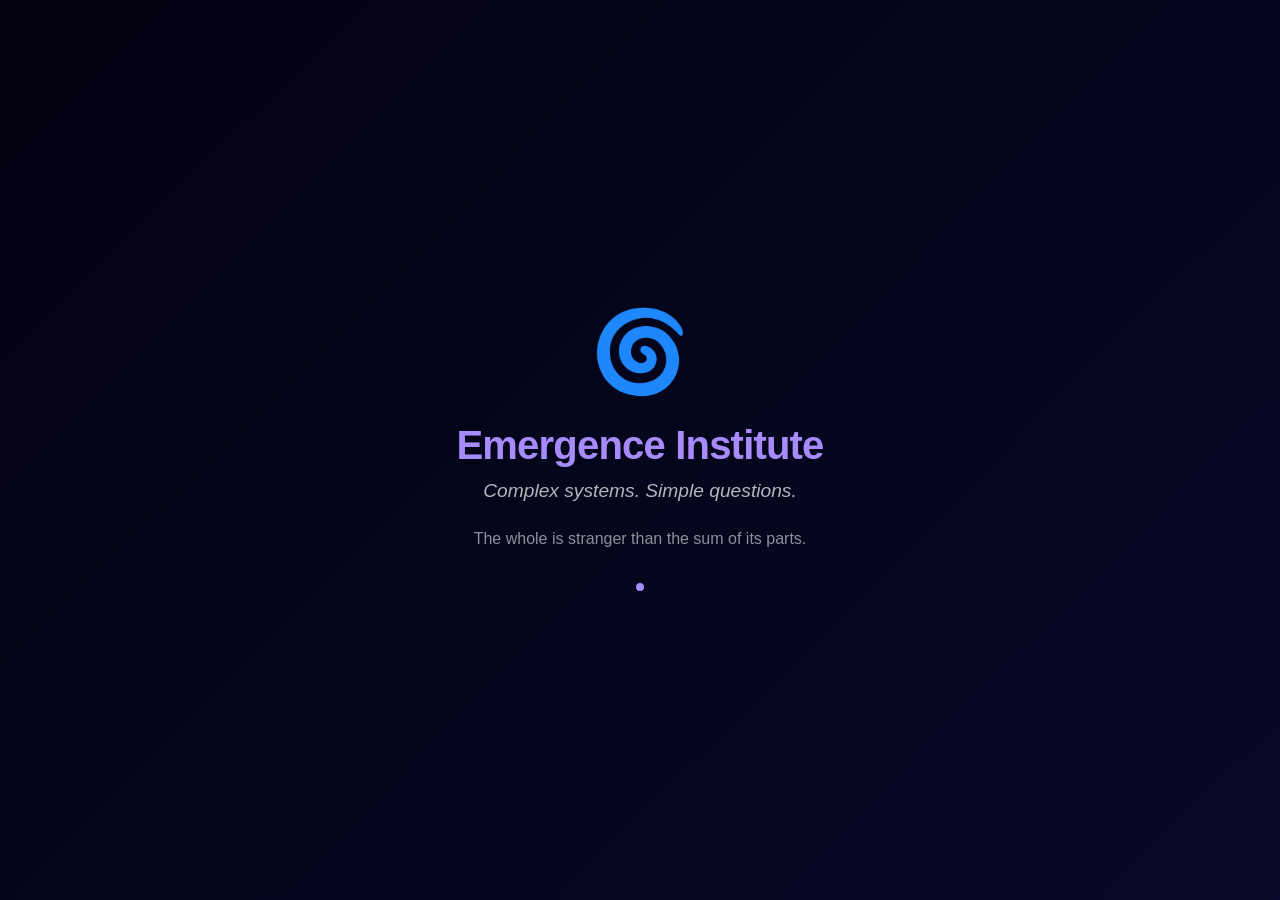
==== index.html @ c065b9d2 "init: placeholder page" ====
<!DOCTYPE html>
<html lang="en">
<head>
  <meta charset="UTF-8">
  <meta name="viewport" content="width=device-width, initial-scale=1.0">
  <title>Emergence Institute</title>
  <style>
    * { margin: 0; padding: 0; box-sizing: border-box; }
    body {
      background: linear-gradient(135deg, #020210 0%, #080828 100%);
      min-height: 100vh;
      display: flex;
      align-items: center;
      justify-content: center;
      font-family: -apple-system, BlinkMacSystemFont, 'Segoe UI', sans-serif;
      color: #fff;
      overflow: hidden;
    }
    .container {
      text-align: center;
      padding: 2rem;
      max-width: 600px;
    }
    .emoji {
      font-size: 5rem;
      display: block;
      margin-bottom: 1.5rem;
      animation: float 3s ease-in-out infinite;
    }
    @keyframes float {
      0%, 100% { transform: translateY(0); }
      50% { transform: translateY(-12px); }
    }
    h1 {
      font-size: 2.5rem;
      font-weight: 800;
      letter-spacing: -0.02em;
      color: #a78bfa;
      margin-bottom: 0.75rem;
    }
    .tagline {
      font-size: 1.2rem;
      opacity: 0.7;
      margin-bottom: 1.5rem;
      font-style: italic;
    }
    .body {
      font-size: 1rem;
      opacity: 0.55;
      line-height: 1.6;
    }
    .dot {
      width: 8px; height: 8px;
      background: #a78bfa;
      border-radius: 50%;
      display: inline-block;
      margin: 2rem auto 0;
      animation: pulse 2s ease-in-out infinite;
    }
    @keyframes pulse {
      0%, 100% { opacity: 1; transform: scale(1); }
      50% { opacity: 0.3; transform: scale(0.6); }
    }
  </style>
</head>
<body>
  <div class="container">
    <span class="emoji">🌀</span>
    <h1>Emergence Institute</h1>
    <p class="tagline">Complex systems. Simple questions.</p>
    <p class="body">The whole is stranger than the sum of its parts.</p>
    <div class="dot"></div>
  </div>
</body>
</html>
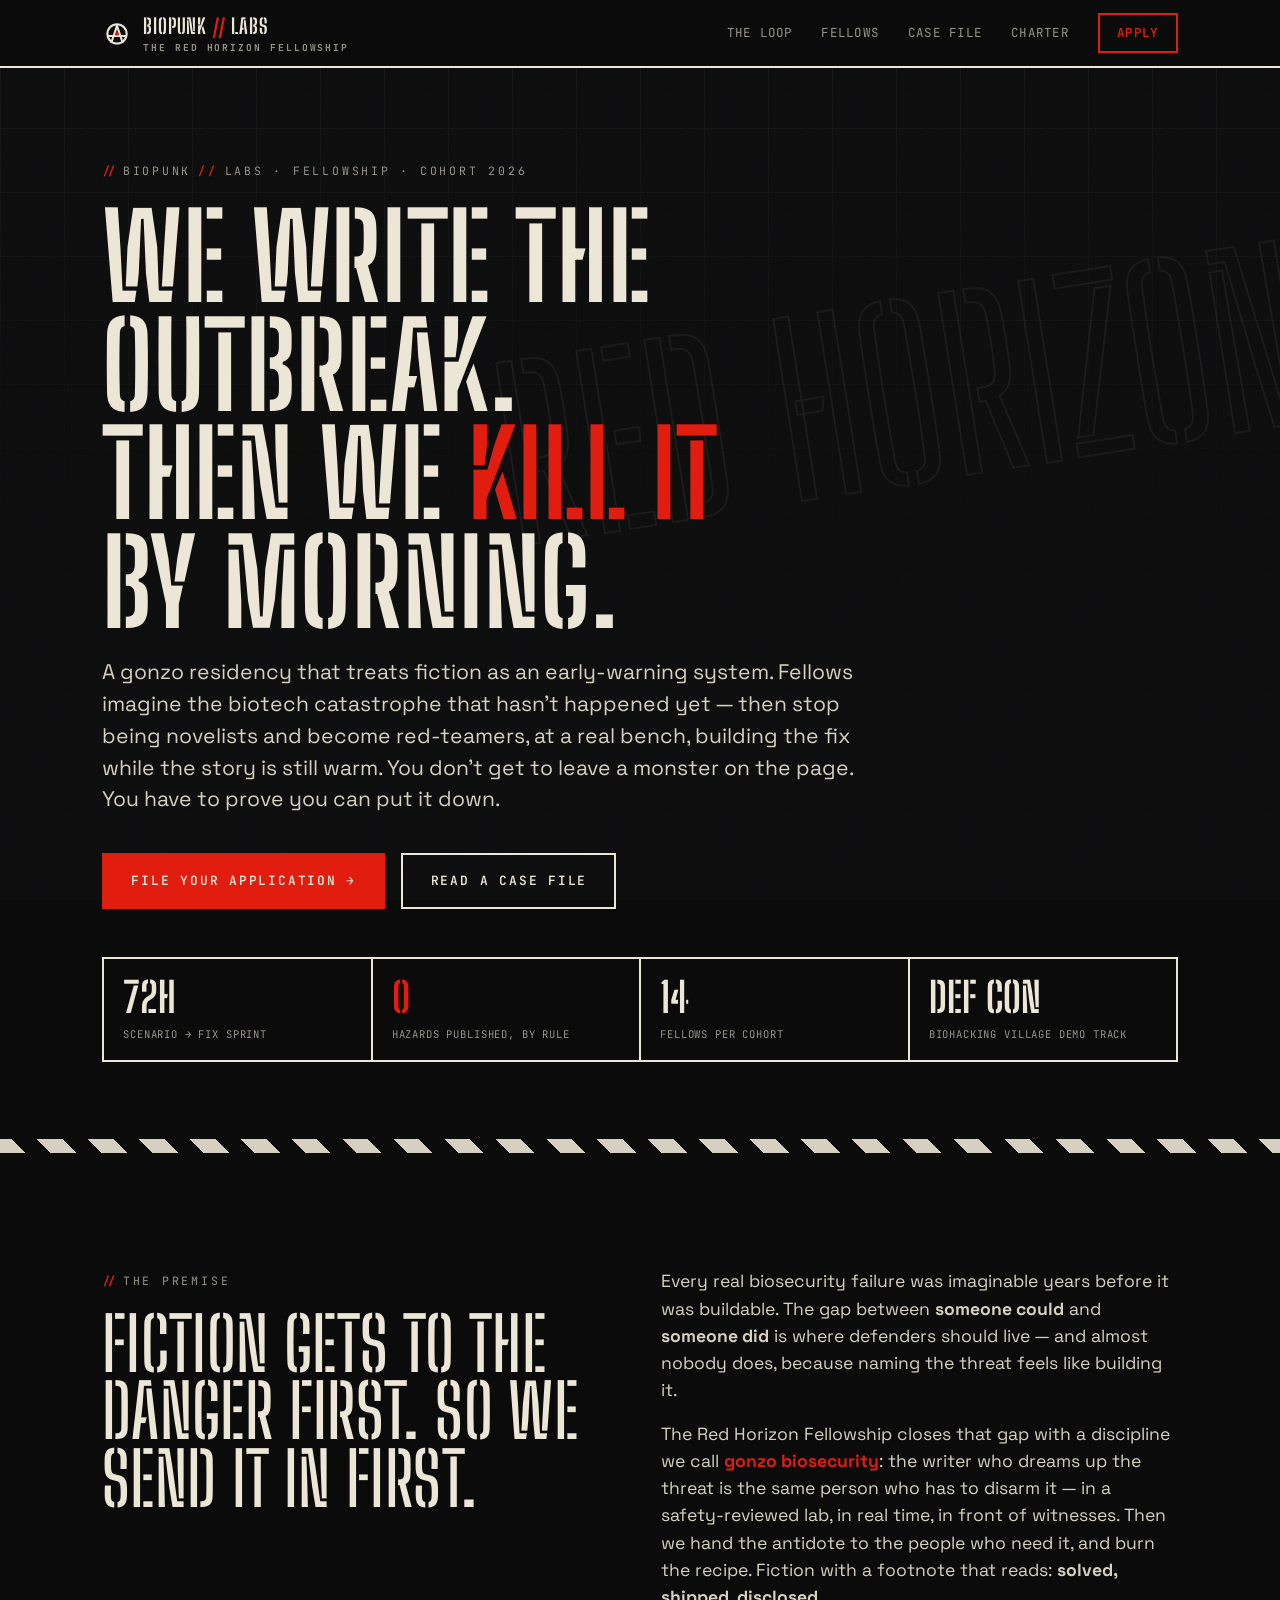
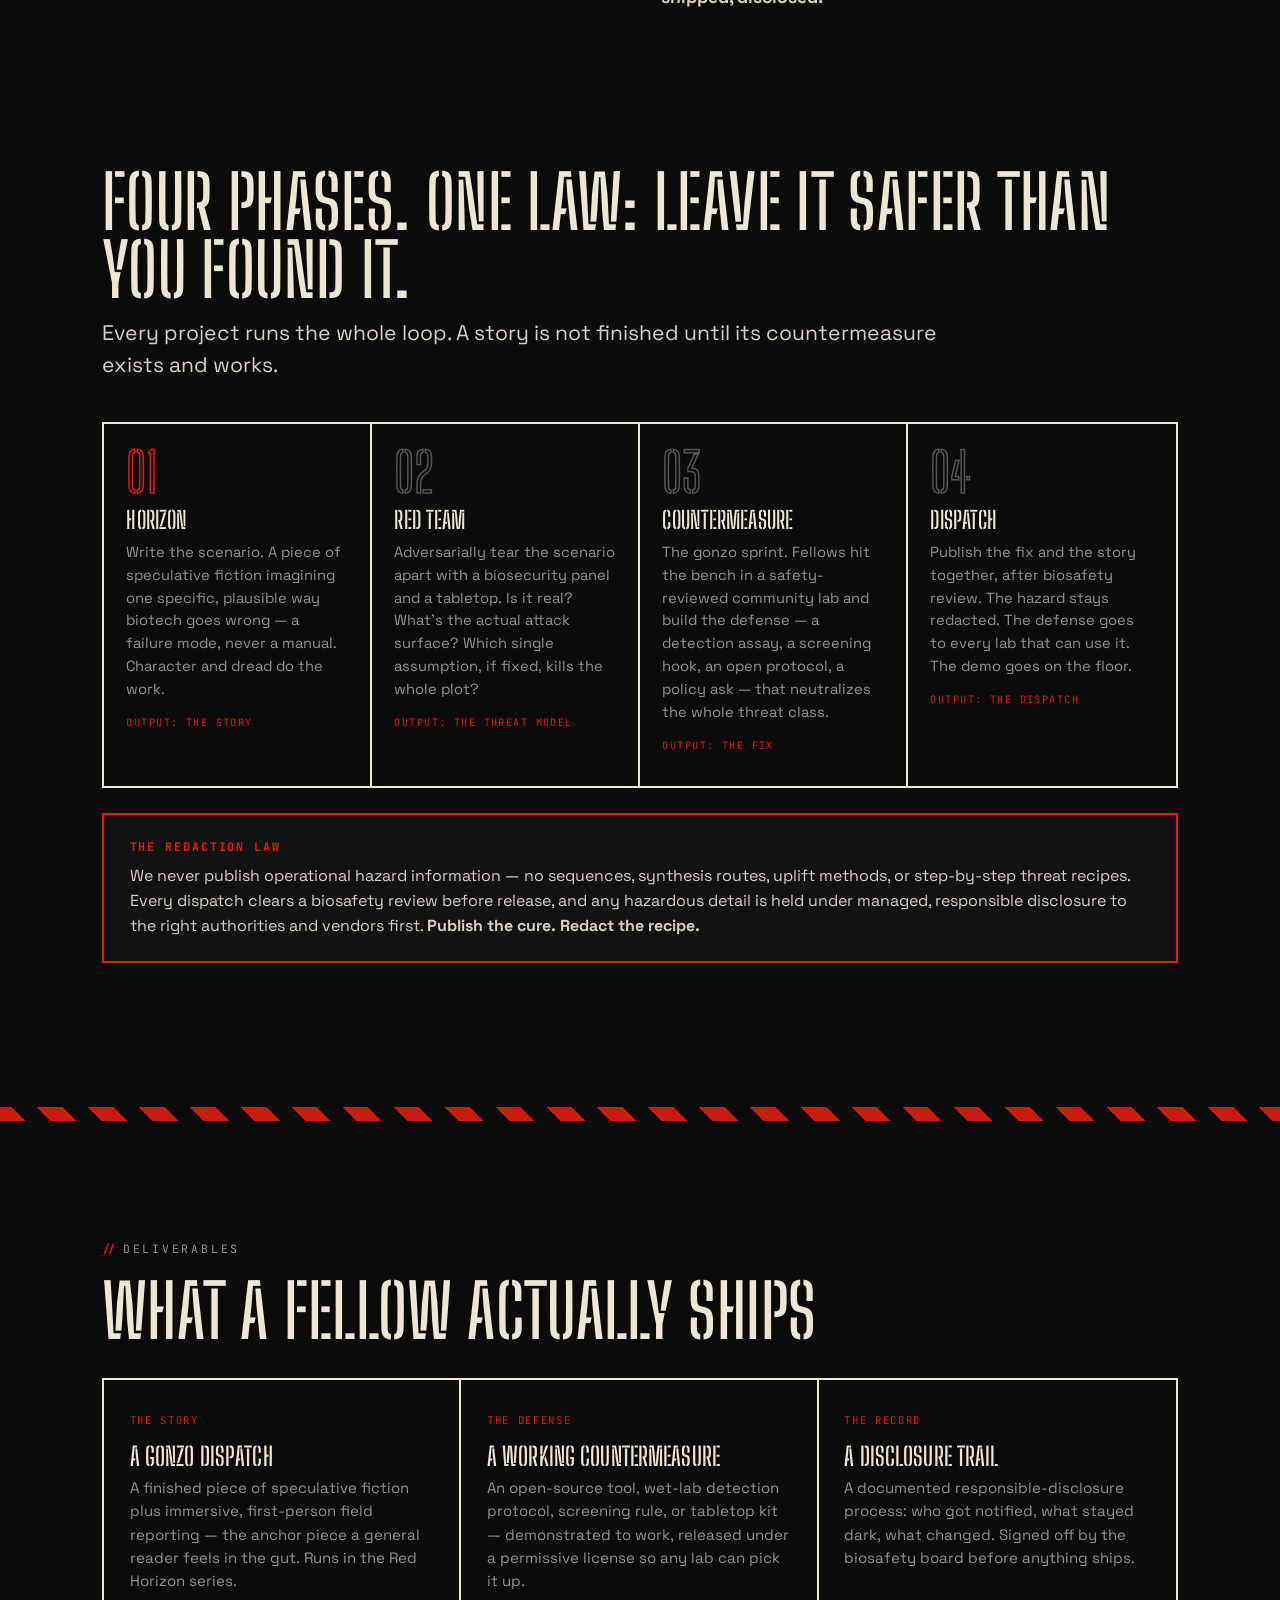
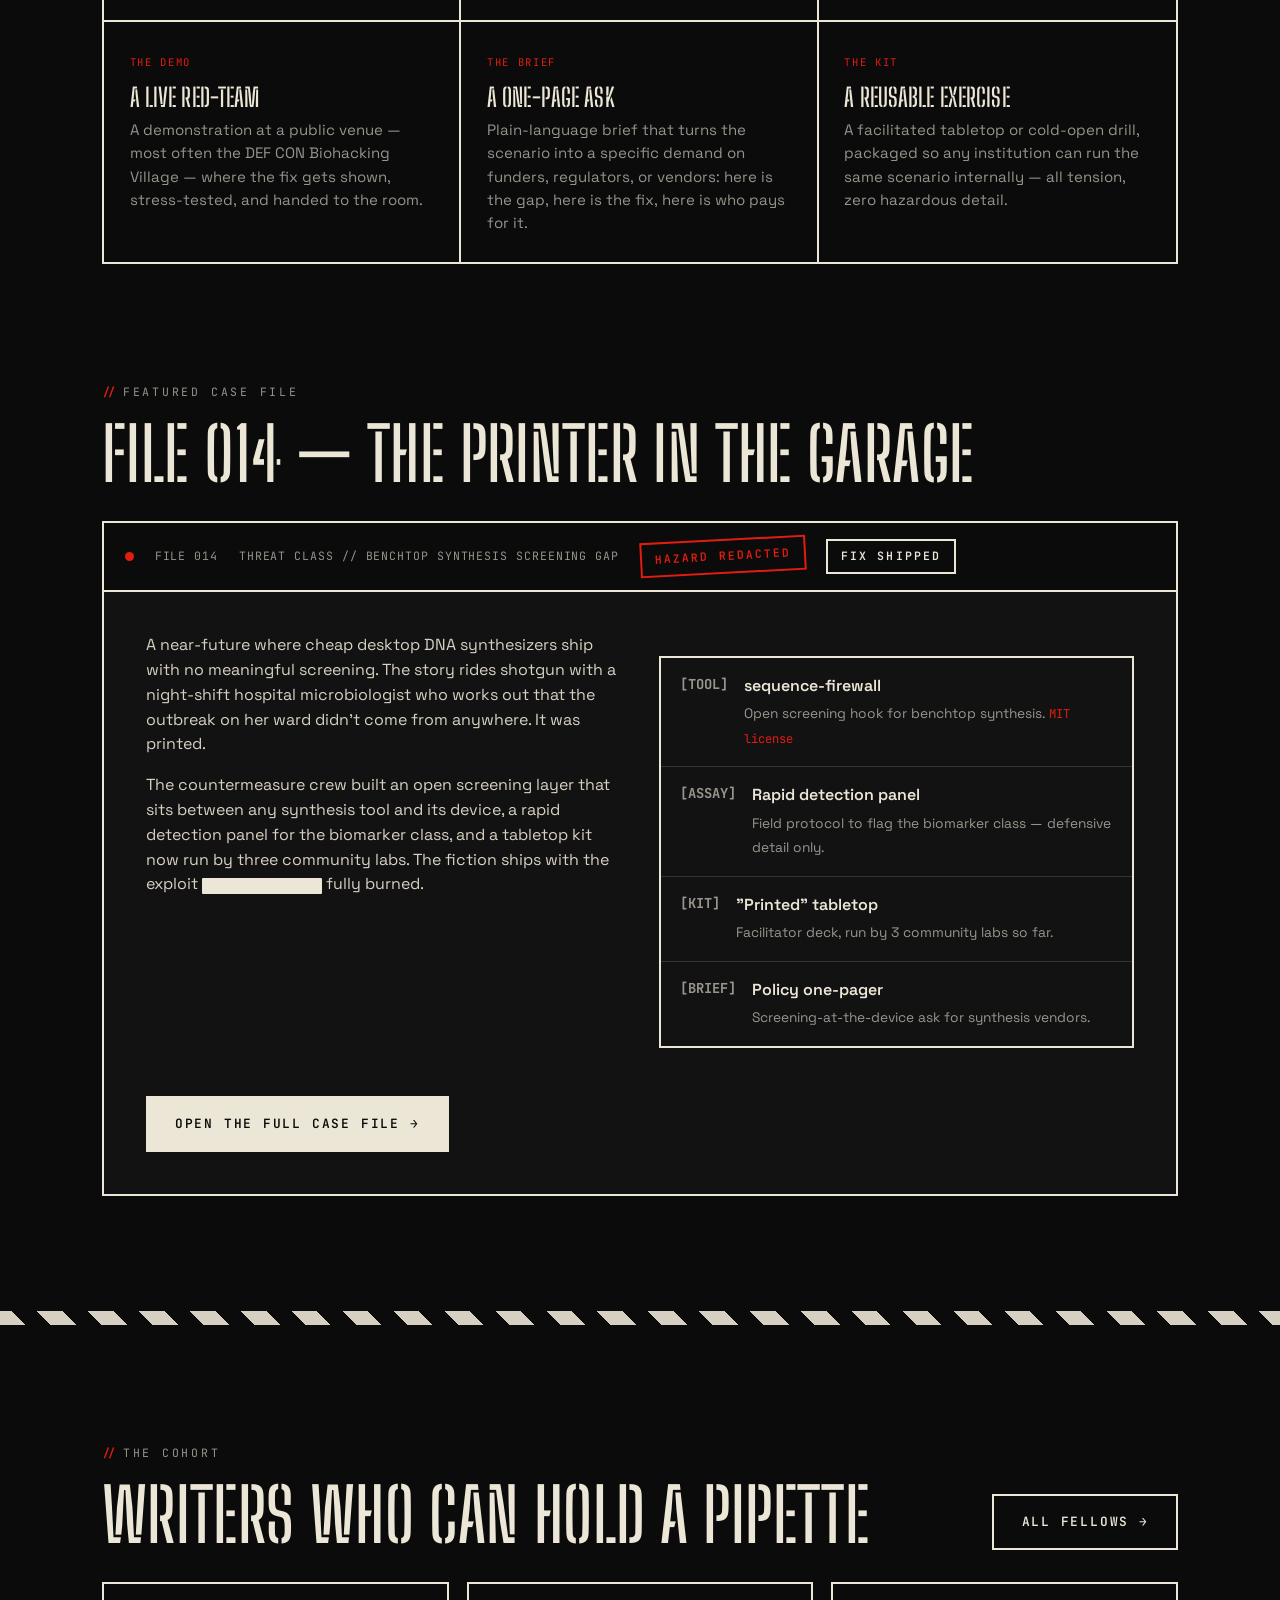
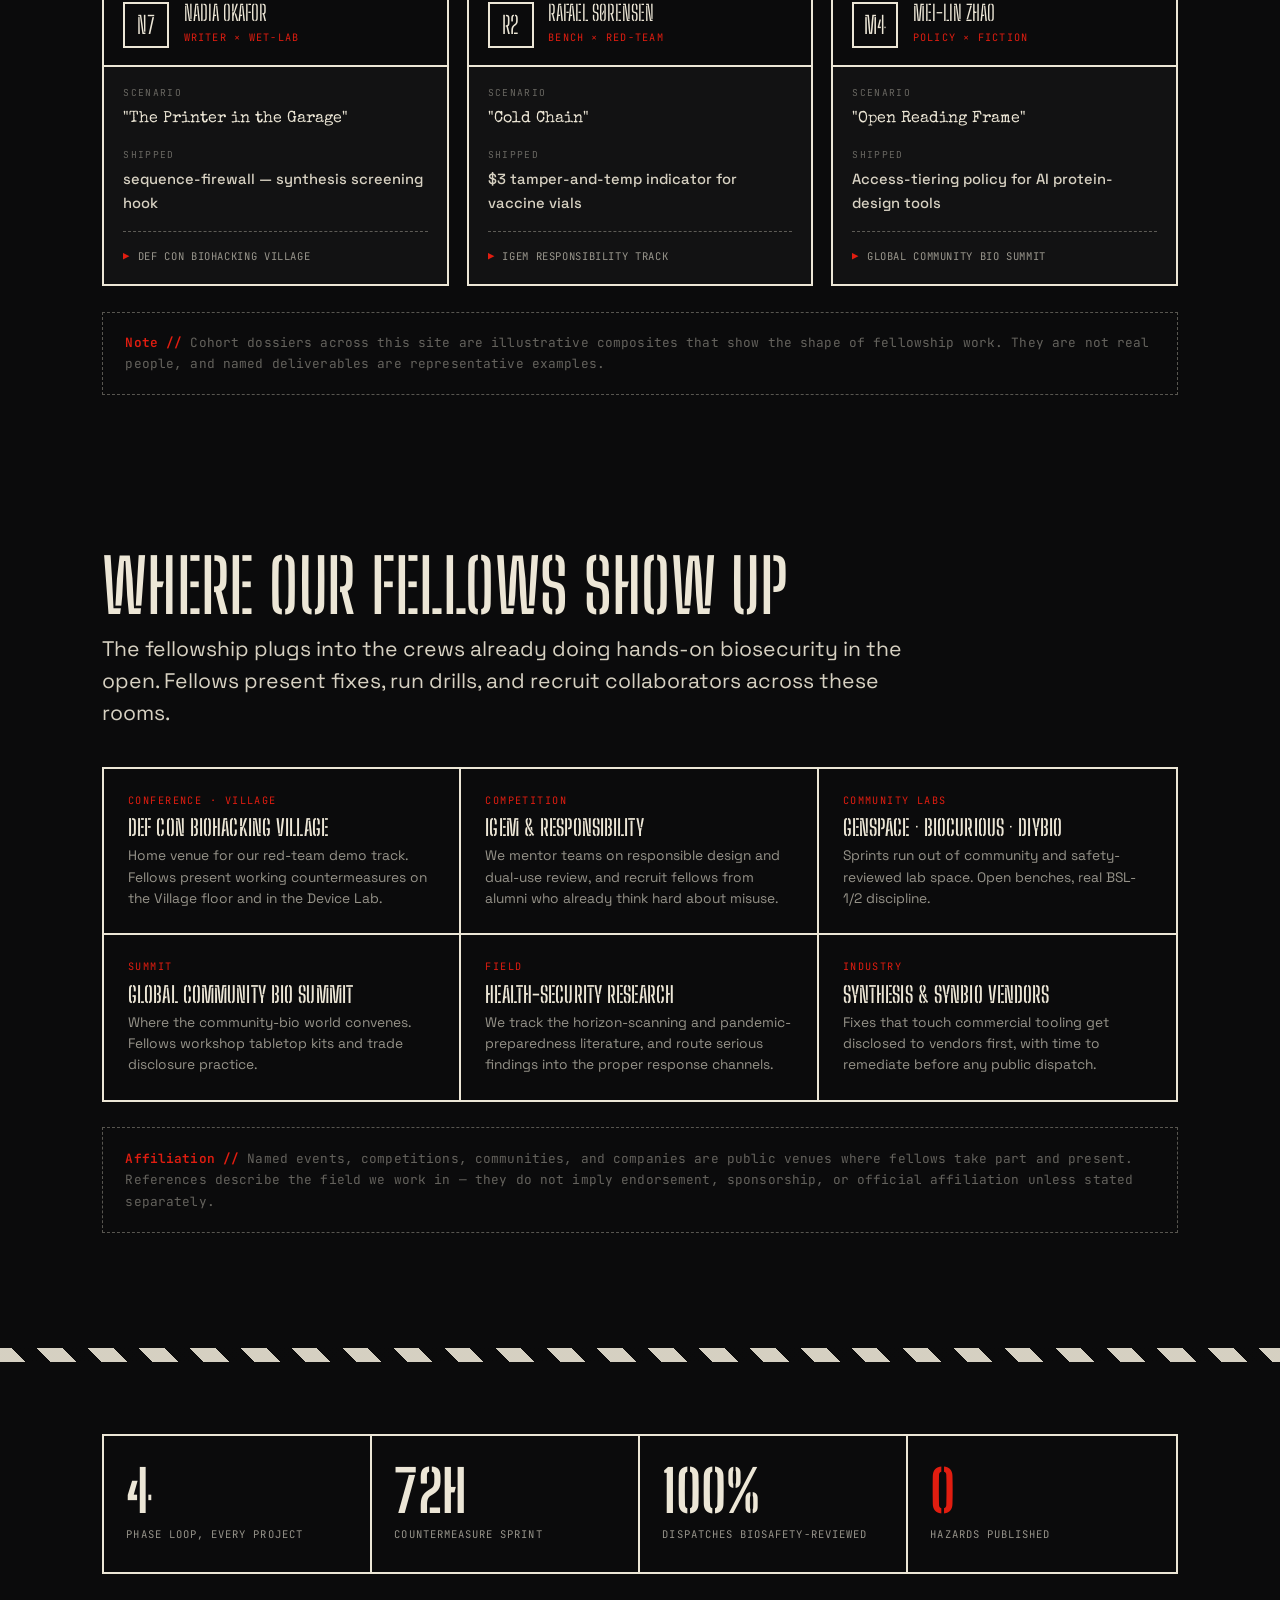
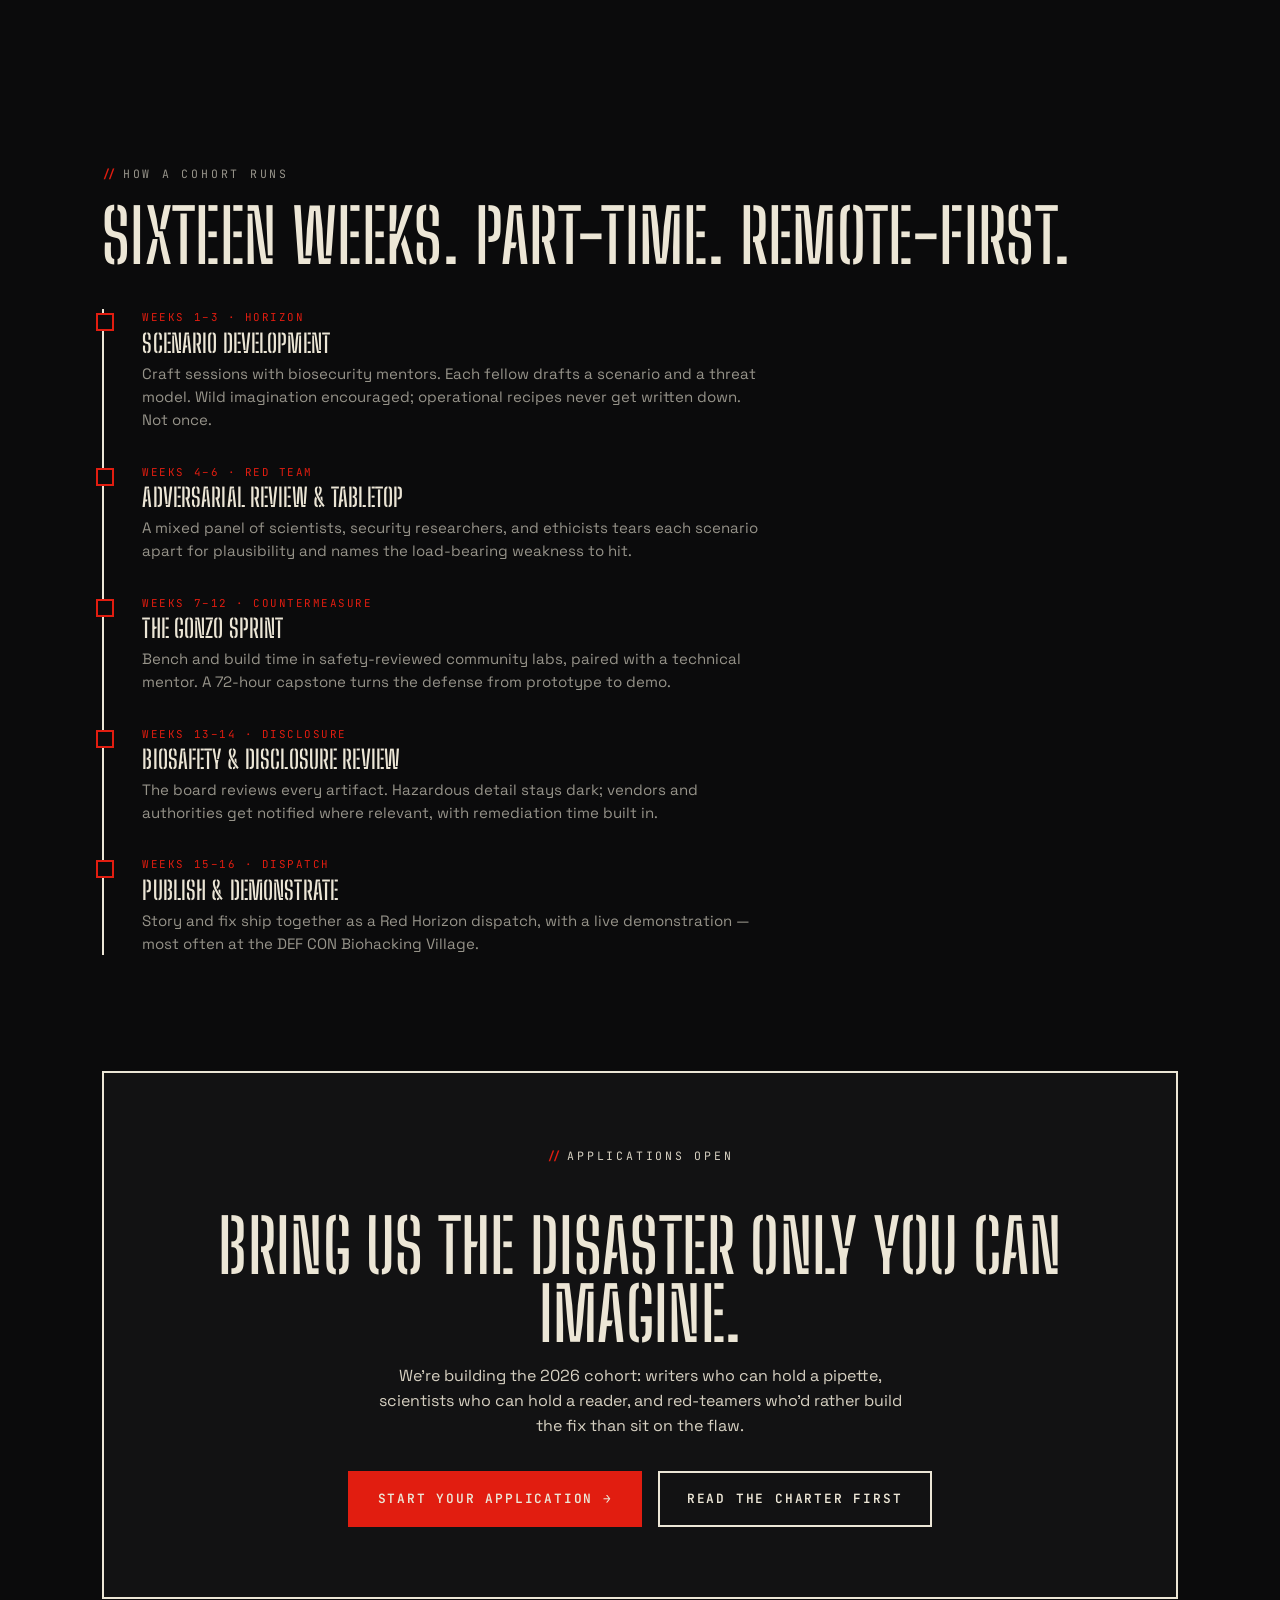
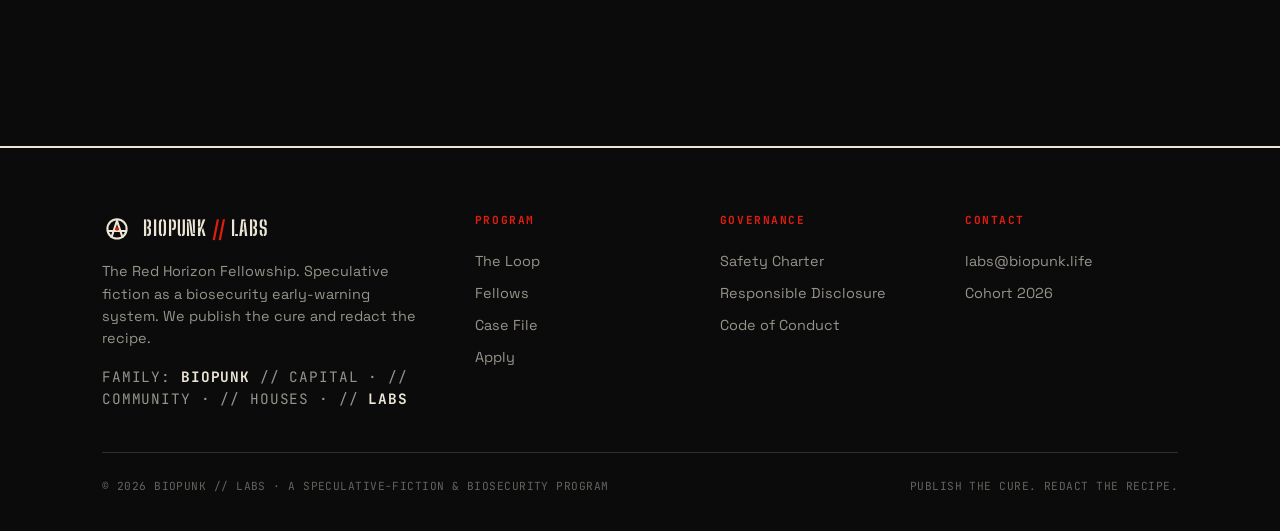
==== commit 070c07b4: "Build BIOPUNK // LABS — Red Horizon Fellowship site A gonzo speculative-fiction + biosecurity fellow" ====
--- a/index.html
+++ b/index.html
@@ -1,75 +1,346 @@
 <!DOCTYPE html>
 <html lang="en">
 <head>
-  <meta charset="UTF-8">
-  <meta name="viewport" content="width=device-width, initial-scale=1.0">
-  <title>Emergence Institute</title>
-  <style>
-    * { margin: 0; padding: 0; box-sizing: border-box; }
-    body {
-      background: linear-gradient(135deg, #020210 0%, #080828 100%);
-      min-height: 100vh;
-      display: flex;
-      align-items: center;
-      justify-content: center;
-      font-family: -apple-system, BlinkMacSystemFont, 'Segoe UI', sans-serif;
-      color: #fff;
-      overflow: hidden;
-    }
-    .container {
-      text-align: center;
-      padding: 2rem;
-      max-width: 600px;
-    }
-    .emoji {
-      font-size: 5rem;
-      display: block;
-      margin-bottom: 1.5rem;
-      animation: float 3s ease-in-out infinite;
-    }
-    @keyframes float {
-      0%, 100% { transform: translateY(0); }
-      50% { transform: translateY(-12px); }
-    }
-    h1 {
-      font-size: 2.5rem;
-      font-weight: 800;
-      letter-spacing: -0.02em;
-      color: #a78bfa;
-      margin-bottom: 0.75rem;
-    }
-    .tagline {
-      font-size: 1.2rem;
-      opacity: 0.7;
-      margin-bottom: 1.5rem;
-      font-style: italic;
-    }
-    .body {
-      font-size: 1rem;
-      opacity: 0.55;
-      line-height: 1.6;
-    }
-    .dot {
-      width: 8px; height: 8px;
-      background: #a78bfa;
-      border-radius: 50%;
-      display: inline-block;
-      margin: 2rem auto 0;
-      animation: pulse 2s ease-in-out infinite;
-    }
-    @keyframes pulse {
-      0%, 100% { opacity: 1; transform: scale(1); }
-      50% { opacity: 0.3; transform: scale(0.6); }
-    }
-  </style>
+<meta charset="UTF-8" />
+<meta name="viewport" content="width=device-width, initial-scale=1.0" />
+<title>BIOPUNK // LABS — The Red Horizon Fellowship</title>
+<meta name="description" content="A gonzo fellowship that writes the biotech disaster that hasn't happened yet — then red-teams it and builds the fix in the lab before anyone gets hurt. We publish the cure. We redact the recipe." />
+<meta property="og:title" content="BIOPUNK // LABS — The Red Horizon Fellowship" />
+<meta property="og:description" content="Write the outbreak. Red-team it. Kill it in the lab. Ship the cure, redact the recipe." />
+<meta property="og:type" content="website" />
+<link rel="preconnect" href="https://fonts.googleapis.com" />
+<link rel="preconnect" href="https://fonts.gstatic.com" crossorigin />
+<link href="https://fonts.googleapis.com/css2?family=Big+Shoulders+Stencil+Display:wght@400;600;700;800&family=JetBrains+Mono:wght@400;500;600&family=Space+Grotesk:wght@400;500;600&family=Special+Elite&display=swap" rel="stylesheet" />
+<link rel="stylesheet" href="assets/styles.css" />
+<link rel="icon" href="data:image/svg+xml,%3Csvg xmlns='http://www.w3.org/2000/svg' viewBox='0 0 100 100'%3E%3Crect width='100' height='100' fill='%230b0b0c'/%3E%3Ccircle cx='50' cy='53' r='32' fill='none' stroke='%23ece6d6' stroke-width='7'/%3E%3Cpath d='M50 26 L32 80 M50 26 L68 80 M20 60 H80' stroke='%23ece6d6' stroke-width='7'/%3E%3Ccircle cx='50' cy='53' r='6' fill='%23e11d10'/%3E%3C/svg%3E" />
 </head>
 <body>
-  <div class="container">
-    <span class="emoji">🌀</span>
-    <h1>Emergence Institute</h1>
-    <p class="tagline">Complex systems. Simple questions.</p>
-    <p class="body">The whole is stranger than the sum of its parts.</p>
-    <div class="dot"></div>
-  </div>
+
+<!-- ============ NAV ============ -->
+<nav class="nav">
+  <div class="wrap nav__in">
+    <a class="brand" href="index.html" aria-label="Biopunk Labs home">
+      <svg class="brand__mark" viewBox="0 0 100 100" fill="none" aria-hidden="true">
+        <circle cx="50" cy="53" r="32" stroke="#ece6d6" stroke-width="7"/>
+        <path d="M50 26 L32 80 M50 26 L68 80 M20 60 H80" stroke="#ece6d6" stroke-width="7" stroke-linecap="square"/>
+        <circle cx="50" cy="53" r="6" fill="#e11d10"/>
+      </svg>
+      <span class="brand__txt">BIOPUNK <i>//</i> LABS<small>The Red Horizon Fellowship</small></span>
+    </a>
+    <div class="nav__links" id="navlinks">
+      <a href="#loop">The Loop</a>
+      <a href="fellows.html">Fellows</a>
+      <a href="case-study.html">Case File</a>
+      <a href="charter.html">Charter</a>
+      <a class="nav__cta" href="apply.html">Apply</a>
+    </div>
+    <button class="nav__burger" aria-label="Menu">
+      <svg viewBox="0 0 24 24" fill="none" stroke="currentColor" stroke-width="2"><path d="M3 6h18M3 12h18M3 18h18"/></svg>
+    </button>
+  </div>
+</nav>
+
+<!-- ============ HERO ============ -->
+<header class="hero">
+  <div class="hero__tag">RED HORIZON</div>
+  <div class="wrap hero__in">
+    <p class="kick reveal">BIOPUNK <b>//</b> LABS · FELLOWSHIP · COHORT 2026</p>
+    <h1 class="h-hero reveal">We write the outbreak.<br />Then we <span class="venom">kill it</span><br />by morning.</h1>
+    <p class="lead reveal">
+      A gonzo residency that treats fiction as an early-warning system. Fellows imagine the
+      biotech catastrophe that hasn't happened yet — then stop being novelists and become
+      red-teamers, at a real bench, building the fix while the story is still warm. You don't
+      get to leave a monster on the page. You have to prove you can put it down.
+    </p>
+    <div class="hero__cta reveal">
+      <a class="btn btn--venom" href="apply.html">File your application <span class="btn__arrow">→</span></a>
+      <a class="btn" href="case-study.html">Read a case file</a>
+    </div>
+    <div class="hero__meta reveal">
+      <div><b>72H</b><span>scenario → fix sprint</span></div>
+      <div><b class="v">0</b><span>hazards published, by rule</span></div>
+      <div><b>14</b><span>fellows per cohort</span></div>
+      <div><b>DEF&nbsp;CON</b><span>biohacking village demo track</span></div>
+    </div>
+  </div>
+</header>
+
+<div class="tape"></div>
+
+<!-- ============ MANIFESTO ============ -->
+<section class="section">
+  <div class="wrap">
+    <div class="grid grid--2" style="gap:2.6rem; align-items:start;">
+      <div class="reveal">
+        <p class="kick">The premise</p>
+        <h2 class="h-sec" style="margin:1.1rem 0;">Fiction gets to the danger first. So we send it in first.</h2>
+      </div>
+      <div class="reveal">
+        <p style="color:var(--bone-2); font-size:1.1rem;">
+          Every real biosecurity failure was imaginable years before it was buildable. The gap
+          between <strong>someone could</strong> and <strong>someone did</strong> is where
+          defenders should live — and almost nobody does, because naming the threat feels like
+          building it.
+        </p>
+        <p style="color:var(--bone-2); font-size:1.1rem; margin-top:1rem;">
+          The Red Horizon Fellowship closes that gap with a discipline we call
+          <strong class="venom">gonzo biosecurity</strong>: the writer who dreams up the threat
+          is the same person who has to disarm it — in a safety-reviewed lab, in real time, in
+          front of witnesses. Then we hand the antidote to the people who need it, and burn the
+          recipe. Fiction with a footnote that reads: <strong>solved, shipped, disclosed.</strong>
+        </p>
+      </div>
+    </div>
+  </div>
+</section>
+
+<!-- ============ THE LOOP ============ -->
+<section class="section" id="loop" style="padding-top:0;">
+  <div class="wrap">
+    <p class="kick reveal">The loop</p>
+    <h2 class="h-sec reveal" style="margin:1.1rem 0 .8rem;">Four phases. One law: leave it safer than you found it.</h2>
+    <p class="lead reveal">Every project runs the whole loop. A story is not finished until its countermeasure exists and works.</p>
+
+    <div class="loop">
+      <div class="phase phase--live reveal">
+        <div class="phase__no">01</div>
+        <h3>Horizon</h3>
+        <p>Write the scenario. A piece of speculative fiction imagining one specific, plausible way biotech goes wrong — a failure mode, never a manual. Character and dread do the work.</p>
+        <small>Output: the story</small>
+      </div>
+      <div class="phase reveal">
+        <div class="phase__no">02</div>
+        <h3>Red Team</h3>
+        <p>Adversarially tear the scenario apart with a biosecurity panel and a tabletop. Is it real? What's the actual attack surface? Which single assumption, if fixed, kills the whole plot?</p>
+        <small>Output: the threat model</small>
+      </div>
+      <div class="phase reveal">
+        <div class="phase__no">03</div>
+        <h3>Countermeasure</h3>
+        <p>The gonzo sprint. Fellows hit the bench in a safety-reviewed community lab and build the defense — a detection assay, a screening hook, an open protocol, a policy ask — that neutralizes the whole threat class.</p>
+        <small>Output: the fix</small>
+      </div>
+      <div class="phase reveal">
+        <div class="phase__no">04</div>
+        <h3>Dispatch</h3>
+        <p>Publish the fix and the story together, after biosafety review. The hazard stays redacted. The defense goes to every lab that can use it. The demo goes on the floor.</p>
+        <small>Output: the dispatch</small>
+      </div>
+    </div>
+
+    <div class="callout callout--warn reveal" style="margin-top:1.6rem;">
+      <h4>The redaction law</h4>
+      <p>We never publish operational hazard information — no sequences, synthesis routes, uplift methods, or step-by-step threat recipes. Every dispatch clears a biosafety review before release, and any hazardous detail is held under managed, responsible disclosure to the right authorities and vendors first. <strong>Publish the cure. Redact the recipe.</strong></p>
+    </div>
+  </div>
+</section>
+
+<div class="tape tape--venom"></div>
+
+<!-- ============ WHAT FELLOWS SHIP ============ -->
+<section class="section">
+  <div class="wrap">
+    <p class="kick reveal">Deliverables</p>
+    <h2 class="h-sec reveal" style="margin:1.1rem 0 2rem;">What a fellow actually ships</h2>
+    <div class="grid grid--3">
+      <div class="card reveal"><span class="card__tag">The Story</span><h3>A gonzo dispatch</h3><p>A finished piece of speculative fiction plus immersive, first-person field reporting — the anchor piece a general reader feels in the gut. Runs in the Red Horizon series.</p></div>
+      <div class="card reveal"><span class="card__tag">The Defense</span><h3>A working countermeasure</h3><p>An open-source tool, wet-lab detection protocol, screening rule, or tabletop kit — demonstrated to work, released under a permissive license so any lab can pick it up.</p></div>
+      <div class="card reveal"><span class="card__tag">The Record</span><h3>A disclosure trail</h3><p>A documented responsible-disclosure process: who got notified, what stayed dark, what changed. Signed off by the biosafety board before anything ships.</p></div>
+      <div class="card reveal"><span class="card__tag">The Demo</span><h3>A live red-team</h3><p>A demonstration at a public venue — most often the DEF CON Biohacking Village — where the fix gets shown, stress-tested, and handed to the room.</p></div>
+      <div class="card reveal"><span class="card__tag">The Brief</span><h3>A one-page ask</h3><p>Plain-language brief that turns the scenario into a specific demand on funders, regulators, or vendors: here is the gap, here is the fix, here is who pays for it.</p></div>
+      <div class="card reveal"><span class="card__tag">The Kit</span><h3>A reusable exercise</h3><p>A facilitated tabletop or cold-open drill, packaged so any institution can run the same scenario internally — all tension, zero hazardous detail.</p></div>
+    </div>
+  </div>
+</section>
+
+<!-- ============ FEATURED DISPATCH ============ -->
+<section class="section" style="padding-top:0;">
+  <div class="wrap">
+    <p class="kick reveal">Featured case file</p>
+    <h2 class="h-sec reveal" style="margin:1.1rem 0 2rem;">File 014 — The Printer in the Garage</h2>
+    <div class="dispatch reveal">
+      <div class="dispatch__hd">
+        <span class="live"></span>
+        <span>FILE&nbsp;014</span>
+        <span>THREAT CLASS // benchtop synthesis screening gap</span>
+        <span class="stamp stamp--venom">HAZARD REDACTED</span>
+        <span class="stamp stamp--bone">FIX SHIPPED</span>
+      </div>
+      <div class="dispatch__body">
+        <div class="grid grid--2" style="gap:2.4rem; align-items:start;">
+          <div>
+            <p style="color:var(--bone-2); margin-bottom:1rem;">
+              A near-future where cheap desktop DNA synthesizers ship with no meaningful
+              screening. The story rides shotgun with a night-shift hospital microbiologist who
+              works out that the outbreak on her ward didn't come from anywhere. It was printed.
+            </p>
+            <p style="color:var(--bone-2);">
+              The countermeasure crew built an open screening layer that sits between any
+              synthesis tool and its device, a rapid detection panel for the biomarker class,
+              and a tabletop kit now run by three community labs. The fiction ships with the
+              exploit <span class="redact-bar" style="width:120px;"></span> fully burned.
+            </p>
+          </div>
+          <div>
+            <div class="artifacts">
+              <div class="artifact"><span class="artifact__ic">[TOOL]</span><div><b>sequence-firewall</b><span>Open screening hook for benchtop synthesis. <code>MIT license</code></span></div></div>
+              <div class="artifact"><span class="artifact__ic">[ASSAY]</span><div><b>Rapid detection panel</b><span>Field protocol to flag the biomarker class — defensive detail only.</span></div></div>
+              <div class="artifact"><span class="artifact__ic">[KIT]</span><div><b>"Printed" tabletop</b><span>Facilitator deck, run by 3 community labs so far.</span></div></div>
+              <div class="artifact"><span class="artifact__ic">[BRIEF]</span><div><b>Policy one-pager</b><span>Screening-at-the-device ask for synthesis vendors.</span></div></div>
+            </div>
+          </div>
+        </div>
+        <div style="margin-top:1.6rem;">
+          <a class="btn btn--fill" href="case-study.html">Open the full case file <span class="btn__arrow">→</span></a>
+        </div>
+      </div>
+    </div>
+  </div>
+</section>
+
+<div class="tape"></div>
+
+<!-- ============ COHORT PREVIEW ============ -->
+<section class="section">
+  <div class="wrap">
+    <div style="display:flex; justify-content:space-between; align-items:flex-end; flex-wrap:wrap; gap:1rem;">
+      <div class="reveal">
+        <p class="kick">The cohort</p>
+        <h2 class="h-sec" style="margin-top:1.1rem;">Writers who can hold a pipette</h2>
+      </div>
+      <a class="btn reveal" href="fellows.html">All fellows →</a>
+    </div>
+
+    <div class="dossiers" style="margin-top:2rem;">
+      <article class="dossier reveal">
+        <div class="dossier__hd"><div class="dossier__id">N7</div><div><div class="dossier__name">Nadia Okafor</div><div class="dossier__role">Writer × Wet-lab</div></div></div>
+        <div class="dossier__body">
+          <div class="drow"><span>Scenario</span><b class="scn">"The Printer in the Garage"</b></div>
+          <div class="drow"><span>Shipped</span><b class="cm">sequence-firewall — synthesis screening hook</b></div>
+          <div class="dossier__venue">DEF CON Biohacking Village</div>
+        </div>
+      </article>
+      <article class="dossier reveal">
+        <div class="dossier__hd"><div class="dossier__id">R2</div><div><div class="dossier__name">Rafael Sørensen</div><div class="dossier__role">Bench × Red-team</div></div></div>
+        <div class="dossier__body">
+          <div class="drow"><span>Scenario</span><b class="scn">"Cold Chain"</b></div>
+          <div class="drow"><span>Shipped</span><b class="cm">$3 tamper-and-temp indicator for vaccine vials</b></div>
+          <div class="dossier__venue">iGEM Responsibility track</div>
+        </div>
+      </article>
+      <article class="dossier reveal">
+        <div class="dossier__hd"><div class="dossier__id">M4</div><div><div class="dossier__name">Mei-Lin Zhao</div><div class="dossier__role">Policy × Fiction</div></div></div>
+        <div class="dossier__body">
+          <div class="drow"><span>Scenario</span><b class="scn">"Open Reading Frame"</b></div>
+          <div class="drow"><span>Shipped</span><b class="cm">Access-tiering policy for AI protein-design tools</b></div>
+          <div class="dossier__venue">Global Community Bio Summit</div>
+        </div>
+      </article>
+    </div>
+
+    <p class="disclaimer reveal" style="margin-top:1.6rem;">
+      <b>Note //</b> Cohort dossiers across this site are illustrative composites that show the
+      shape of fellowship work. They are not real people, and named deliverables are
+      representative examples.
+    </p>
+  </div>
+</section>
+
+<!-- ============ THE SCENE ============ -->
+<section class="section" style="padding-top:0;">
+  <div class="wrap">
+    <p class="kick reveal">The scene</p>
+    <h2 class="h-sec reveal" style="margin:1.1rem 0 .8rem;">Where our fellows show up</h2>
+    <p class="lead reveal">The fellowship plugs into the crews already doing hands-on biosecurity in the open. Fellows present fixes, run drills, and recruit collaborators across these rooms.</p>
+
+    <div class="venues">
+      <div class="venue reveal"><div class="venue__k">Conference · Village</div><h3>DEF CON Biohacking Village</h3><p>Home venue for our red-team demo track. Fellows present working countermeasures on the Village floor and in the Device Lab.</p></div>
+      <div class="venue reveal"><div class="venue__k">Competition</div><h3>iGEM &amp; Responsibility</h3><p>We mentor teams on responsible design and dual-use review, and recruit fellows from alumni who already think hard about misuse.</p></div>
+      <div class="venue reveal"><div class="venue__k">Community Labs</div><h3>Genspace · BioCurious · DIYbio</h3><p>Sprints run out of community and safety-reviewed lab space. Open benches, real BSL-1/2 discipline.</p></div>
+      <div class="venue reveal"><div class="venue__k">Summit</div><h3>Global Community Bio Summit</h3><p>Where the community-bio world convenes. Fellows workshop tabletop kits and trade disclosure practice.</p></div>
+      <div class="venue reveal"><div class="venue__k">Field</div><h3>Health-security research</h3><p>We track the horizon-scanning and pandemic-preparedness literature, and route serious findings into the proper response channels.</p></div>
+      <div class="venue reveal"><div class="venue__k">Industry</div><h3>Synthesis &amp; synbio vendors</h3><p>Fixes that touch commercial tooling get disclosed to vendors first, with time to remediate before any public dispatch.</p></div>
+    </div>
+
+    <p class="disclaimer reveal" style="margin-top:1.6rem;">
+      <b>Affiliation //</b> Named events, competitions, communities, and companies are public
+      venues where fellows take part and present. References describe the field we work in —
+      they do not imply endorsement, sponsorship, or official affiliation unless stated separately.
+    </p>
+  </div>
+</section>
+
+<div class="tape"></div>
+
+<!-- ============ STATS ============ -->
+<section class="section section--tight">
+  <div class="wrap">
+    <div class="band reveal">
+      <div class="stat"><b>4</b><span>phase loop, every project</span></div>
+      <div class="stat"><b>72H</b><span>countermeasure sprint</span></div>
+      <div class="stat"><b>100%</b><span>dispatches biosafety-reviewed</span></div>
+      <div class="stat"><b class="v">0</b><span>hazards published</span></div>
+    </div>
+  </div>
+</section>
+
+<!-- ============ HOW A COHORT RUNS ============ -->
+<section class="section">
+  <div class="wrap">
+    <p class="kick reveal">How a cohort runs</p>
+    <h2 class="h-sec reveal" style="margin:1.1rem 0 .4rem;">Sixteen weeks. Part-time. Remote-first.</h2>
+    <div class="tl">
+      <div class="tl__row reveal"><div class="tl__k">Weeks 1–3 · Horizon</div><h3>Scenario development</h3><p>Craft sessions with biosecurity mentors. Each fellow drafts a scenario and a threat model. Wild imagination encouraged; operational recipes never get written down. Not once.</p></div>
+      <div class="tl__row reveal"><div class="tl__k">Weeks 4–6 · Red Team</div><h3>Adversarial review &amp; tabletop</h3><p>A mixed panel of scientists, security researchers, and ethicists tears each scenario apart for plausibility and names the load-bearing weakness to hit.</p></div>
+      <div class="tl__row reveal"><div class="tl__k">Weeks 7–12 · Countermeasure</div><h3>The gonzo sprint</h3><p>Bench and build time in safety-reviewed community labs, paired with a technical mentor. A 72-hour capstone turns the defense from prototype to demo.</p></div>
+      <div class="tl__row reveal"><div class="tl__k">Weeks 13–14 · Disclosure</div><h3>Biosafety &amp; disclosure review</h3><p>The board reviews every artifact. Hazardous detail stays dark; vendors and authorities get notified where relevant, with remediation time built in.</p></div>
+      <div class="tl__row reveal"><div class="tl__k">Weeks 15–16 · Dispatch</div><h3>Publish &amp; demonstrate</h3><p>Story and fix ship together as a Red Horizon dispatch, with a live demonstration — most often at the DEF CON Biohacking Village.</p></div>
+    </div>
+  </div>
+</section>
+
+<!-- ============ CTA ============ -->
+<section class="section" style="padding-top:0;">
+  <div class="wrap">
+    <div class="cta reveal">
+      <p class="kick" style="justify-content:center;">Applications open</p>
+      <h2 class="h-sec" style="margin-top:1rem;">Bring us the disaster only you can imagine.</h2>
+      <p>We're building the 2026 cohort: writers who can hold a pipette, scientists who can hold a reader, and red-teamers who'd rather build the fix than sit on the flaw.</p>
+      <div class="hero__cta">
+        <a class="btn btn--venom" href="apply.html">Start your application <span class="btn__arrow">→</span></a>
+        <a class="btn" href="charter.html">Read the charter first</a>
+      </div>
+    </div>
+  </div>
+</section>
+
+<!-- ============ FOOTER ============ -->
+<footer class="foot">
+  <div class="wrap">
+    <div class="foot__grid">
+      <div class="foot__brand">
+        <a class="brand" href="index.html">
+          <svg class="brand__mark" viewBox="0 0 100 100" fill="none" aria-hidden="true">
+            <circle cx="50" cy="53" r="32" stroke="#ece6d6" stroke-width="7"/>
+            <path d="M50 26 L32 80 M50 26 L68 80 M20 60 H80" stroke="#ece6d6" stroke-width="7" stroke-linecap="square"/>
+            <circle cx="50" cy="53" r="6" fill="#e11d10"/>
+          </svg>
+          <span class="brand__txt">BIOPUNK <i>//</i> LABS</span>
+        </a>
+        <p>The Red Horizon Fellowship. Speculative fiction as a biosecurity early-warning system. We publish the cure and redact the recipe.</p>
+        <p class="foot__fam">Family: <b>BIOPUNK</b> // CAPITAL · // COMMUNITY · // HOUSES · // <b>LABS</b></p>
+      </div>
+      <div class="foot__col"><h4>Program</h4><a href="#loop">The Loop</a><a href="fellows.html">Fellows</a><a href="case-study.html">Case File</a><a href="apply.html">Apply</a></div>
+      <div class="foot__col"><h4>Governance</h4><a href="charter.html">Safety Charter</a><a href="charter.html#disclosure">Responsible Disclosure</a><a href="charter.html#conduct">Code of Conduct</a></div>
+      <div class="foot__col"><h4>Contact</h4><a href="mailto:labs@biopunk.life">labs@biopunk.life</a><a href="apply.html">Cohort 2026</a></div>
+    </div>
+    <div class="foot__bot">
+      <span>© <span data-year>2026</span> BIOPUNK // LABS · a speculative-fiction &amp; biosecurity program</span>
+      <span>Publish the cure. Redact the recipe.</span>
+    </div>
+  </div>
+</footer>
+
+<script src="assets/site.js"></script>
 </body>
-</html>+</html>
--- a/assets/styles.css
+++ b/assets/styles.css
@@ -0,0 +1,404 @@
+/* ==========================================================================
+   BIOPUNK // LABS — The Red Horizon Fellowship
+   Brand Guide v1.1 compliant. No build step; served as-is.
+
+   Palette : Biopunk Black + Bone dominate (>80% of any surface).
+             Venom Red is SIGNAL — used sparingly, never as a wash.
+   Type    : Big Shoulders Stencil Display (display) · Space Grotesk (body)
+             JetBrains Mono (labels/data) · Special Elite (gonzo field notes)
+   Rules   : No italics for emphasis — use BOLD, CAPS, or Venom Red.
+             Documentary/collage register. Hard edges. Manifesto over marketing.
+   ========================================================================== */
+
+:root{
+  --black:   #0b0b0c;   /* Biopunk Black */
+  --ink:     #121213;   /* raised panel  */
+  --ink-2:   #171718;
+  --bone:    #ece6d6;   /* Bone          */
+  --bone-2:  #d7d1c2;
+  --venom:   #e11d10;   /* Venom Red — SIGNAL ONLY */
+  --venom-hi:#ff3a2d;
+
+  --line:    rgba(236,230,214,.16);
+  --line-2:  rgba(236,230,214,.34);
+  --dim:     rgba(236,230,214,.62);
+  --faint:   rgba(236,230,214,.40);
+
+  --disp: "Big Shoulders Stencil Display", "Arial Narrow", sans-serif;
+  --body: "Space Grotesk", -apple-system, BlinkMacSystemFont, "Segoe UI", sans-serif;
+  --mono: "JetBrains Mono", ui-monospace, "SF Mono", Menlo, monospace;
+  --type: "Special Elite", "Courier New", monospace;
+
+  --maxw: 1180px;
+}
+
+*{ margin:0; padding:0; box-sizing:border-box; }
+html{ scroll-behavior:smooth; -webkit-text-size-adjust:100%; }
+body{
+  font-family:var(--body);
+  color:var(--bone);
+  background:var(--black);
+  line-height:1.55;
+  min-height:100vh;
+  overflow-x:hidden;
+  position:relative;
+}
+/* xerox grain + faint print grid — keeps it Black/Bone, no wash */
+body::before{
+  content:""; position:fixed; inset:0; z-index:0; pointer-events:none; opacity:.05;
+  background-image:
+    linear-gradient(var(--bone) 1px, transparent 1px),
+    linear-gradient(90deg, var(--bone) 1px, transparent 1px);
+  background-size:64px 64px;
+  mask-image:linear-gradient(180deg,#000,transparent 70%);
+  -webkit-mask-image:linear-gradient(180deg,#000,transparent 70%);
+}
+body::after{
+  content:""; position:fixed; inset:0; z-index:0; pointer-events:none; opacity:.035; mix-blend-mode:screen;
+  background-image:url("data:image/svg+xml,%3Csvg xmlns='http://www.w3.org/2000/svg' width='120' height='120'%3E%3Cfilter id='n'%3E%3CfeTurbulence type='fractalNoise' baseFrequency='.85' numOctaves='2'/%3E%3C/filter%3E%3Crect width='120' height='120' filter='url(%23n)'/%3E%3C/svg%3E");
+}
+a{ color:inherit; text-decoration:none; }
+img{ max-width:100%; display:block; }
+::selection{ background:var(--venom); color:var(--bone); }
+
+/* ------- layout ------- */
+.wrap{ width:100%; max-width:var(--maxw); margin:0 auto; padding:0 clamp(20px,5vw,52px); position:relative; z-index:1; }
+.section{ padding:clamp(60px,9vw,116px) 0; position:relative; z-index:1; }
+.section--tight{ padding:clamp(42px,6vw,72px) 0; }
+
+/* ------- hazard-tape rule ------- */
+.tape{
+  height:14px; width:100%;
+  background:repeating-linear-gradient(45deg, var(--bone) 0 18px, var(--black) 18px 36px);
+  opacity:.9;
+}
+.tape--venom{ background:repeating-linear-gradient(45deg, var(--venom) 0 18px, var(--black) 18px 36px); }
+.rule{ height:2px; background:var(--bone); opacity:.85; }
+
+/* ------- micro label ------- */
+.kick{
+  font-family:var(--mono); font-size:.72rem; letter-spacing:.24em; text-transform:uppercase;
+  color:var(--dim); display:inline-flex; align-items:center; gap:.6em;
+}
+.kick b{ color:var(--venom); font-weight:600; }
+.kick::before{ content:"//"; color:var(--venom); font-weight:700; letter-spacing:0; }
+.kick--plain::before{ content:""; }
+
+/* ------- display type ------- */
+h1,h2,h3{ font-family:var(--disp); font-weight:600; line-height:.92; text-transform:uppercase; letter-spacing:.005em; }
+.h-hero{ font-size:clamp(3rem,10vw,7.4rem); font-weight:700; }
+.h-sec{ font-size:clamp(2.2rem,6vw,4.6rem); }
+.h-sub{ font-size:clamp(1.5rem,3vw,2.4rem); }
+.venom{ color:var(--venom); }
+.lead{ font-family:var(--body); font-size:clamp(1.05rem,1.7vw,1.32rem); color:var(--bone-2); max-width:60ch; text-transform:none; line-height:1.5; }
+.big-quote{ font-family:var(--disp); text-transform:uppercase; font-size:clamp(1.6rem,4vw,3rem); line-height:1; }
+
+/* ==========================================================================
+   NAV
+   ========================================================================== */
+.nav{
+  position:sticky; top:0; z-index:80;
+  background:var(--black); border-bottom:2px solid var(--bone);
+}
+.nav__in{ display:flex; align-items:center; justify-content:space-between; height:66px; }
+.brand{ display:flex; align-items:center; gap:.7rem; }
+.brand__mark{ width:30px; height:30px; flex:none; }
+.brand__txt{ font-family:var(--disp); font-size:1.3rem; letter-spacing:.04em; text-transform:uppercase; font-weight:700; }
+.brand__txt i{ font-style:normal; color:var(--venom); }
+.brand__txt small{ font-family:var(--mono); font-size:.6rem; letter-spacing:.2em; display:block; color:var(--dim); margin-top:-2px; text-transform:uppercase; }
+
+.nav__links{ display:flex; align-items:center; gap:1.8rem; }
+.nav__links a{ font-family:var(--mono); font-size:.78rem; letter-spacing:.1em; text-transform:uppercase; color:var(--dim); transition:color .15s; }
+.nav__links a:hover, .nav__links a.active{ color:var(--bone); }
+.nav__cta{
+  padding:.55rem 1.1rem; border:2px solid var(--venom); color:var(--venom)!important;
+  font-weight:600!important; transition:all .15s;
+}
+.nav__cta:hover{ background:var(--venom); color:var(--bone)!important; }
+.nav__burger{ display:none; background:none; border:0; color:var(--bone); cursor:pointer; padding:.3rem; }
+.nav__burger svg{ width:28px; height:28px; }
+
+@media (max-width:880px){
+  .nav__links{
+    position:fixed; inset:66px 0 auto 0; flex-direction:column; align-items:stretch; gap:0;
+    background:var(--black); border-bottom:2px solid var(--bone); padding:.5rem clamp(20px,5vw,52px) 1.4rem;
+    transform:translateY(-130%); transition:transform .3s cubic-bezier(.3,.8,.3,1);
+  }
+  .nav__links.open{ transform:translateY(0); }
+  .nav__links a{ padding:1rem 0; font-size:.95rem; border-bottom:1px solid var(--line); }
+  .nav__cta{ margin-top:1rem; text-align:center; border-width:2px; }
+  .nav__burger{ display:block; }
+}
+
+/* ==========================================================================
+   BUTTONS  (hard edges, brutalist)
+   ========================================================================== */
+.btn{
+  display:inline-flex; align-items:center; gap:.6rem; cursor:pointer;
+  font-family:var(--mono); font-size:.8rem; letter-spacing:.14em; text-transform:uppercase; font-weight:600;
+  padding:1rem 1.7rem; border:2px solid var(--bone); background:transparent; color:var(--bone);
+  transition:transform .12s, background .15s, color .15s, border-color .15s;
+}
+.btn:hover{ transform:translate(-2px,-2px); box-shadow:4px 4px 0 var(--bone); }
+.btn--venom{ background:var(--venom); border-color:var(--venom); color:var(--bone); }
+.btn--venom:hover{ box-shadow:4px 4px 0 var(--bone); background:var(--venom-hi); border-color:var(--venom-hi); }
+.btn--fill{ background:var(--bone); color:var(--black); }
+.btn--fill:hover{ box-shadow:4px 4px 0 var(--venom); }
+.btn__arrow{ transition:transform .12s; }
+.btn:hover .btn__arrow{ transform:translateX(3px); }
+
+/* ==========================================================================
+   HERO
+   ========================================================================== */
+.hero{ position:relative; padding:clamp(48px,7vw,96px) 0 clamp(40px,6vw,80px); overflow:hidden; }
+.hero__tag{
+  position:absolute; top:14%; right:-2%; transform:rotate(-9deg); z-index:0; opacity:.9;
+  font-family:var(--disp); font-size:clamp(5rem,18vw,15rem); color:transparent;
+  -webkit-text-stroke:2px rgba(236,230,214,.07); text-transform:uppercase; white-space:nowrap; pointer-events:none;
+}
+.hero__in{ position:relative; z-index:2; }
+.hero h1{ margin:1.2rem 0; max-width:16ch; }
+.hero .lead{ max-width:56ch; }
+.hero__cta{ display:flex; flex-wrap:wrap; gap:1rem; margin-top:2.4rem; }
+.hero__meta{
+  display:grid; grid-template-columns:repeat(4,1fr); gap:0; margin-top:3rem;
+  border:2px solid var(--bone); border-right:0;
+}
+.hero__meta div{ border-right:2px solid var(--bone); padding:1.1rem 1.2rem; }
+.hero__meta b{ font-family:var(--disp); font-size:clamp(1.8rem,3.4vw,2.6rem); color:var(--bone); display:block; line-height:1; }
+.hero__meta b.v{ color:var(--venom); }
+.hero__meta span{ font-family:var(--mono); font-size:.66rem; letter-spacing:.08em; text-transform:uppercase; color:var(--dim); margin-top:.5rem; display:block; }
+@media (max-width:760px){ .hero__meta{ grid-template-columns:1fr 1fr; border-bottom:0; } .hero__meta div{ border-bottom:2px solid var(--bone); } }
+
+/* stamp */
+.stamp{
+  display:inline-block; font-family:var(--mono); font-weight:600; text-transform:uppercase;
+  font-size:.72rem; letter-spacing:.18em; padding:.4rem .8rem; border:2px solid currentColor;
+}
+.stamp--venom{ color:var(--venom); transform:rotate(-3deg); }
+.stamp--bone{ color:var(--bone); }
+.stamp--big{ font-size:1rem; padding:.5rem 1rem; }
+
+/* ==========================================================================
+   THE LOOP / PHASES
+   ========================================================================== */
+.loop{ display:grid; grid-template-columns:repeat(4,1fr); gap:0; margin-top:2.6rem; border:2px solid var(--bone); }
+.phase{ padding:1.7rem 1.4rem 2rem; border-right:2px solid var(--bone); position:relative; }
+.phase:last-child{ border-right:0; }
+.phase__no{ font-family:var(--disp); font-size:3.4rem; line-height:.8; color:transparent; -webkit-text-stroke:1.5px var(--line-2); }
+.phase--live .phase__no{ -webkit-text-stroke:1.5px var(--venom); color:transparent; }
+.phase h3{ font-size:1.5rem; margin:.9rem 0 .6rem; }
+.phase p{ font-size:.92rem; color:var(--dim); }
+.phase small{ font-family:var(--mono); font-size:.64rem; letter-spacing:.14em; text-transform:uppercase; color:var(--venom); display:block; margin-top:.9rem; }
+@media (max-width:900px){ .loop{ grid-template-columns:1fr 1fr; } .phase:nth-child(2){ border-right:0; } .phase:nth-child(1),.phase:nth-child(2){ border-bottom:2px solid var(--bone); } }
+@media (max-width:520px){ .loop{ grid-template-columns:1fr; } .phase{ border-right:0; border-bottom:2px solid var(--bone); } .phase:last-child{ border-bottom:0; } }
+
+/* ==========================================================================
+   CARD GRID
+   ========================================================================== */
+.grid{ display:grid; gap:0; }
+.grid--3{ grid-template-columns:repeat(3,1fr); border:2px solid var(--bone); }
+.grid--3 .card{ border-right:2px solid var(--bone); border-bottom:2px solid var(--bone); }
+.grid--3 .card:nth-child(3n){ border-right:0; }
+.grid--3 .card:nth-last-child(-n+3){ border-bottom:0; }
+.grid--2{ grid-template-columns:repeat(2,1fr); gap:1.1rem; }
+.card{ padding:1.7rem 1.6rem; background:transparent; transition:background .15s; }
+.card:hover{ background:var(--ink); }
+.card__tag{ font-family:var(--mono); font-size:.66rem; letter-spacing:.16em; text-transform:uppercase; color:var(--venom); display:inline-block; margin-bottom:1rem; }
+.card h3{ font-size:1.6rem; margin-bottom:.5rem; }
+.card p{ color:var(--dim); font-size:.94rem; }
+.grid--2 .card{ border:2px solid var(--bone); }
+@media (max-width:900px){ .grid--3{ grid-template-columns:1fr 1fr; } .grid--3 .card:nth-child(3n){ border-right:2px solid var(--bone); } .grid--3 .card:nth-child(2n){ border-right:0; } }
+@media (max-width:620px){ .grid--3{ grid-template-columns:1fr; } .grid--3 .card{ border-right:0!important; } .grid--2{ grid-template-columns:1fr; } }
+
+/* ==========================================================================
+   FELLOW DOSSIERS
+   ========================================================================== */
+.dossiers{ display:grid; grid-template-columns:repeat(3,1fr); gap:1.1rem; }
+@media (max-width:900px){ .dossiers{ grid-template-columns:1fr 1fr; } }
+@media (max-width:620px){ .dossiers{ grid-template-columns:1fr; } }
+.dossier{ border:2px solid var(--bone); background:var(--ink); display:flex; flex-direction:column; transition:transform .12s; }
+.dossier:hover{ transform:translate(-3px,-3px); box-shadow:6px 6px 0 var(--venom); }
+.dossier__hd{ display:flex; align-items:center; gap:.9rem; padding:1.1rem 1.2rem; border-bottom:2px solid var(--bone); background:var(--black); }
+.dossier__id{ width:46px; height:46px; flex:none; border:2px solid var(--bone); display:grid; place-items:center; font-family:var(--disp); font-size:1.5rem; color:var(--bone); }
+.dossier__name{ font-family:var(--disp); font-size:1.35rem; text-transform:uppercase; line-height:1; }
+.dossier__role{ font-family:var(--mono); font-size:.64rem; letter-spacing:.12em; text-transform:uppercase; color:var(--venom); margin-top:.3rem; }
+.dossier__body{ padding:1.2rem; display:flex; flex-direction:column; gap:.95rem; flex:1; }
+.drow span{ font-family:var(--mono); font-size:.6rem; letter-spacing:.14em; text-transform:uppercase; color:var(--faint); display:block; margin-bottom:.25rem; }
+.drow b{ font-weight:500; color:var(--bone); font-size:.92rem; }
+.drow .scn{ font-family:var(--type); font-size:1.02rem; color:var(--bone); }
+.drow .cm{ color:var(--bone-2); }
+.dossier__venue{ margin-top:auto; padding-top:1rem; border-top:1px dashed var(--line-2); font-family:var(--mono); font-size:.66rem; letter-spacing:.06em; text-transform:uppercase; color:var(--dim); display:flex; gap:.5rem; }
+.dossier__venue::before{ content:"▶"; color:var(--venom); }
+
+/* ==========================================================================
+   DISPATCH / CASE STUDY  (redacted-memo register)
+   ========================================================================== */
+.dispatch{ border:2px solid var(--bone); background:var(--ink); }
+.dispatch__hd{
+  font-family:var(--mono); font-size:.72rem; letter-spacing:.08em; text-transform:uppercase;
+  padding:1rem 1.3rem; border-bottom:2px solid var(--bone); display:flex; flex-wrap:wrap; gap:.6rem 1.3rem;
+  align-items:center; color:var(--dim); background:var(--black);
+}
+.dispatch__hd .live{ width:9px; height:9px; background:var(--venom); border-radius:50%; }
+.dispatch__body{ padding:clamp(1.4rem,4vw,2.6rem); }
+
+/* redaction */
+.redact-bar{
+  display:inline-block; height:1em; vertical-align:middle; background:var(--bone);
+  position:relative; border-radius:1px;
+}
+.redact{
+  background:var(--bone); color:transparent; padding:0 .12em; user-select:none; position:relative; border-radius:1px;
+}
+.redact::after{ content:"REDACTED"; position:absolute; inset:0; display:grid; place-items:center;
+  font-family:var(--mono); font-size:.5rem; letter-spacing:.1em; color:var(--black); font-weight:600; }
+
+/* prose */
+.prose{ max-width:70ch; }
+.prose p{ color:var(--bone-2); margin:0 0 1.15rem; }
+.prose p.first::first-letter{ font-family:var(--disp); font-size:3.6rem; float:left; line-height:.72; padding:.06em .14em 0 0; color:var(--venom); }
+.prose h3{ font-size:1.9rem; margin:2.4rem 0 .8rem; color:var(--bone); }
+.prose h4{ font-family:var(--mono); font-size:.74rem; letter-spacing:.16em; text-transform:uppercase; color:var(--venom); margin:2rem 0 .8rem; }
+.prose strong{ color:var(--bone); font-weight:700; }
+.prose ul{ margin:0 0 1.2rem 1.1rem; color:var(--bone-2); }
+.prose ul li{ margin-bottom:.5rem; }
+.prose ul li::marker{ color:var(--venom); }
+
+.fiction{
+  border-left:3px solid var(--venom); background:var(--black); padding:1.6rem 1.8rem; margin:1.8rem 0;
+  font-family:var(--type); font-size:1.1rem; line-height:1.8; color:var(--bone);
+}
+.fiction .tag{ font-family:var(--mono); font-size:.64rem; letter-spacing:.2em; text-transform:uppercase; color:var(--venom); display:block; margin-bottom:.9rem; }
+
+.callout{ border:2px solid var(--bone); padding:1.4rem 1.6rem; margin:1.8rem 0; background:var(--ink); }
+.callout--warn{ border-color:var(--venom); }
+.callout h4{ margin:0 0 .5rem; font-family:var(--mono); font-size:.74rem; letter-spacing:.16em; text-transform:uppercase; color:var(--venom); }
+.callout p{ margin:0; color:var(--bone-2); }
+
+.artifacts{ display:grid; gap:0; border:2px solid var(--bone); margin:1.4rem 0; }
+.artifact{ display:flex; gap:1rem; align-items:flex-start; padding:1rem 1.2rem; border-bottom:1px solid var(--line); }
+.artifact:last-child{ border-bottom:0; }
+.artifact__ic{ font-family:var(--mono); color:var(--venom); font-weight:700; flex:none; }
+.artifact b{ display:block; font-weight:600; margin-bottom:.15rem; color:var(--bone); }
+.artifact span{ font-size:.86rem; color:var(--dim); }
+.artifact code{ font-family:var(--mono); font-size:.76rem; color:var(--venom); }
+
+/* ==========================================================================
+   VENUES
+   ========================================================================== */
+.venues{ display:grid; grid-template-columns:repeat(3,1fr); gap:0; margin-top:2.4rem; border:2px solid var(--bone); }
+.venue{ padding:1.5rem 1.5rem; border-right:2px solid var(--bone); border-bottom:2px solid var(--bone); transition:background .15s; }
+.venue:hover{ background:var(--ink); }
+.venue:nth-child(3n){ border-right:0; }
+.venue:nth-last-child(-n+3){ border-bottom:0; }
+.venue__k{ font-family:var(--mono); font-size:.64rem; letter-spacing:.14em; text-transform:uppercase; color:var(--venom); }
+.venue h3{ font-size:1.4rem; margin:.6rem 0 .4rem; }
+.venue p{ font-size:.86rem; color:var(--dim); }
+@media (max-width:820px){ .venues{ grid-template-columns:1fr 1fr; } .venue:nth-child(3n){ border-right:2px solid var(--bone); } .venue:nth-child(2n){ border-right:0; } }
+@media (max-width:520px){ .venues{ grid-template-columns:1fr; } .venue{ border-right:0!important; } }
+
+/* ==========================================================================
+   TIMELINE
+   ========================================================================== */
+.tl{ margin-top:2.4rem; border-left:2px solid var(--bone); padding-left:0; }
+.tl__row{ position:relative; padding:0 0 2rem 2.4rem; }
+.tl__row::before{ content:""; position:absolute; left:-8px; top:4px; width:14px; height:14px; background:var(--black); border:2px solid var(--venom); }
+.tl__row:last-child{ padding-bottom:0; }
+.tl__k{ font-family:var(--mono); font-size:.68rem; letter-spacing:.14em; text-transform:uppercase; color:var(--venom); }
+.tl__row h3{ font-size:1.6rem; margin:.35rem 0 .4rem; }
+.tl__row p{ color:var(--dim); font-size:.94rem; max-width:62ch; }
+
+/* ==========================================================================
+   STATS BAND
+   ========================================================================== */
+.band{ border:2px solid var(--bone); display:grid; grid-template-columns:repeat(4,1fr); }
+.band .stat{ padding:1.8rem 1.4rem; border-right:2px solid var(--bone); }
+.band .stat:last-child{ border-right:0; }
+.stat b{ font-family:var(--disp); font-size:clamp(2.4rem,5vw,3.6rem); display:block; line-height:.9; }
+.stat b.v{ color:var(--venom); }
+.stat span{ font-family:var(--mono); font-size:.66rem; letter-spacing:.1em; text-transform:uppercase; color:var(--dim); margin-top:.6rem; display:block; }
+@media (max-width:700px){ .band{ grid-template-columns:1fr 1fr; } .band .stat:nth-child(2n){ border-right:0; } .band .stat:nth-child(1),.band .stat:nth-child(2){ border-bottom:2px solid var(--bone); } }
+
+/* ==========================================================================
+   FORM
+   ========================================================================== */
+.form{ display:grid; gap:1.5rem; margin-top:2.4rem; }
+.field{ display:flex; flex-direction:column; gap:.5rem; }
+.field label{ font-family:var(--mono); font-size:.72rem; letter-spacing:.1em; text-transform:uppercase; color:var(--bone); }
+.field label .req{ color:var(--venom); }
+.field .hint{ font-family:var(--body); font-size:.82rem; color:var(--faint); text-transform:none; letter-spacing:0; }
+.field input, .field textarea, .field select{
+  font-family:var(--body); font-size:1rem; color:var(--bone);
+  background:var(--black); border:2px solid var(--line-2); padding:.85rem 1rem; width:100%; transition:border-color .15s;
+}
+.field input:focus, .field textarea:focus, .field select:focus{ outline:none; border-color:var(--venom); }
+.field textarea{ resize:vertical; min-height:120px; }
+.field select{ appearance:none; cursor:pointer; }
+.grid-2{ display:grid; grid-template-columns:1fr 1fr; gap:1.5rem; }
+@media (max-width:620px){ .grid-2{ grid-template-columns:1fr; } }
+
+.tracks{ display:grid; grid-template-columns:repeat(4,1fr); gap:.7rem; }
+@media (max-width:760px){ .tracks{ grid-template-columns:1fr 1fr; } }
+.track input{ position:absolute; opacity:0; pointer-events:none; }
+.track label{ display:block; cursor:pointer; text-align:center; padding:1rem .6rem; border:2px solid var(--line-2); color:var(--dim); font-family:var(--mono); font-size:.72rem; letter-spacing:.06em; text-transform:uppercase; transition:all .15s; }
+.track label small{ display:block; font-size:.6rem; margin-top:.3rem; color:var(--faint); }
+.track input:checked + label{ border-color:var(--venom); background:var(--venom); color:var(--bone); }
+.track input:checked + label small{ color:var(--bone); }
+
+.check{ display:flex; gap:.8rem; align-items:flex-start; font-size:.9rem; color:var(--bone-2); }
+.check input{ margin-top:.2rem; accent-color:var(--venom); width:18px; height:18px; flex:none; }
+.check a{ color:var(--venom); text-decoration:underline; }
+
+.form__note{ font-family:var(--mono); font-size:.74rem; color:var(--faint); letter-spacing:.02em; }
+.form__ok{ display:none; text-align:center; padding:3rem 1.5rem; border:2px solid var(--venom); background:var(--ink); }
+.form__ok.show{ display:block; }
+.form__ok .stamp{ font-size:1rem; }
+.form__ok h3{ margin:1rem 0 .5rem; font-size:2rem; }
+.form__ok p{ color:var(--bone-2); }
+
+/* ==========================================================================
+   CTA
+   ========================================================================== */
+.cta{ border:2px solid var(--bone); text-align:center; padding:clamp(2.6rem,6vw,4.4rem) clamp(1.4rem,4vw,3rem); background:var(--ink); }
+.cta h2{ margin-bottom:1rem; }
+.cta p{ color:var(--bone-2); max-width:54ch; margin:0 auto 2rem; }
+.cta .hero__cta{ justify-content:center; margin-top:0; }
+
+/* ==========================================================================
+   FOOTER
+   ========================================================================== */
+.foot{ border-top:2px solid var(--bone); padding:clamp(2.6rem,5vw,4rem) 0 2.2rem; margin-top:2rem; }
+.foot__grid{ display:grid; grid-template-columns:1.6fr 1fr 1fr 1fr; gap:2rem; }
+@media (max-width:820px){ .foot__grid{ grid-template-columns:1fr 1fr; gap:2rem 1.4rem; } }
+.foot__brand p{ color:var(--dim); font-size:.9rem; margin-top:1rem; max-width:36ch; }
+.foot__fam{ font-family:var(--mono); font-size:.7rem; letter-spacing:.06em; color:var(--faint); margin-top:1.2rem; text-transform:uppercase; }
+.foot__fam b{ color:var(--bone); }
+.foot__col h4{ font-family:var(--mono); font-size:.7rem; letter-spacing:.14em; text-transform:uppercase; color:var(--venom); margin-bottom:1rem; }
+.foot__col a{ display:block; color:var(--dim); font-size:.9rem; padding:.3rem 0; transition:color .15s; }
+.foot__col a:hover{ color:var(--bone); }
+.foot__bot{ display:flex; flex-wrap:wrap; gap:1rem; justify-content:space-between; align-items:center; border-top:1px solid var(--line); margin-top:2.6rem; padding-top:1.6rem; font-family:var(--mono); font-size:.7rem; color:var(--faint); letter-spacing:.04em; text-transform:uppercase; }
+
+/* ==========================================================================
+   DISCLAIMER
+   ========================================================================== */
+.disclaimer{ border:1px dashed var(--line-2); padding:1.2rem 1.4rem; font-family:var(--mono); font-size:.8rem; color:var(--faint); letter-spacing:.01em; line-height:1.7; }
+.disclaimer b{ color:var(--venom); font-weight:600; }
+
+/* interior page header */
+.phead{ padding:clamp(48px,8vw,104px) 0 clamp(28px,5vw,52px); }
+.phead .lead{ margin-top:1.4rem; }
+.crumbs{ font-family:var(--mono); font-size:.7rem; letter-spacing:.1em; text-transform:uppercase; color:var(--faint); margin-bottom:1.4rem; }
+.crumbs a:hover{ color:var(--bone); }
+.crumbs span{ color:var(--venom); }
+
+/* ==========================================================================
+   REVEAL
+   ========================================================================== */
+.reveal{ opacity:0; transform:translateY(18px); transition:opacity .6s ease, transform .6s cubic-bezier(.2,.7,.3,1); }
+.reveal.in{ opacity:1; transform:none; }
+@media (prefers-reduced-motion:reduce){
+  .reveal{ opacity:1; transform:none; transition:none; }
+  *{ animation:none!important; }
+  html{ scroll-behavior:auto; }
+}
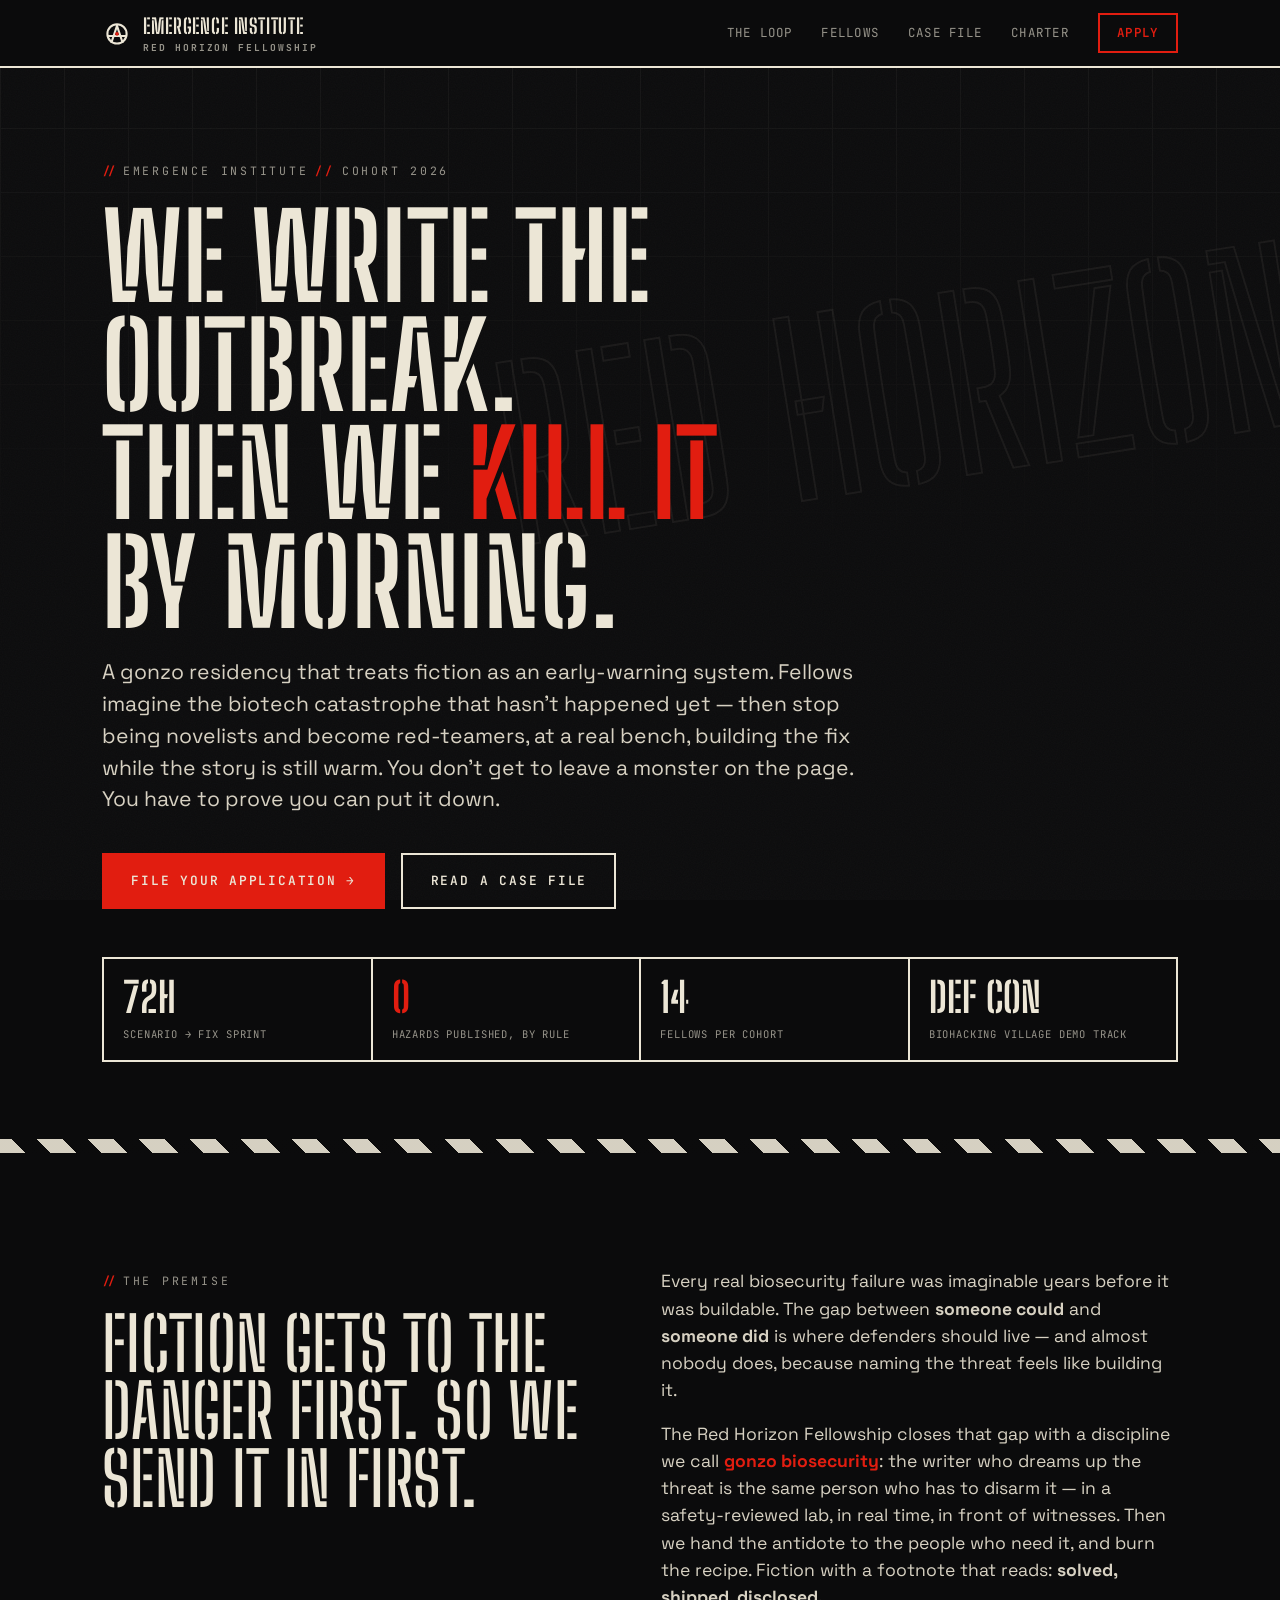
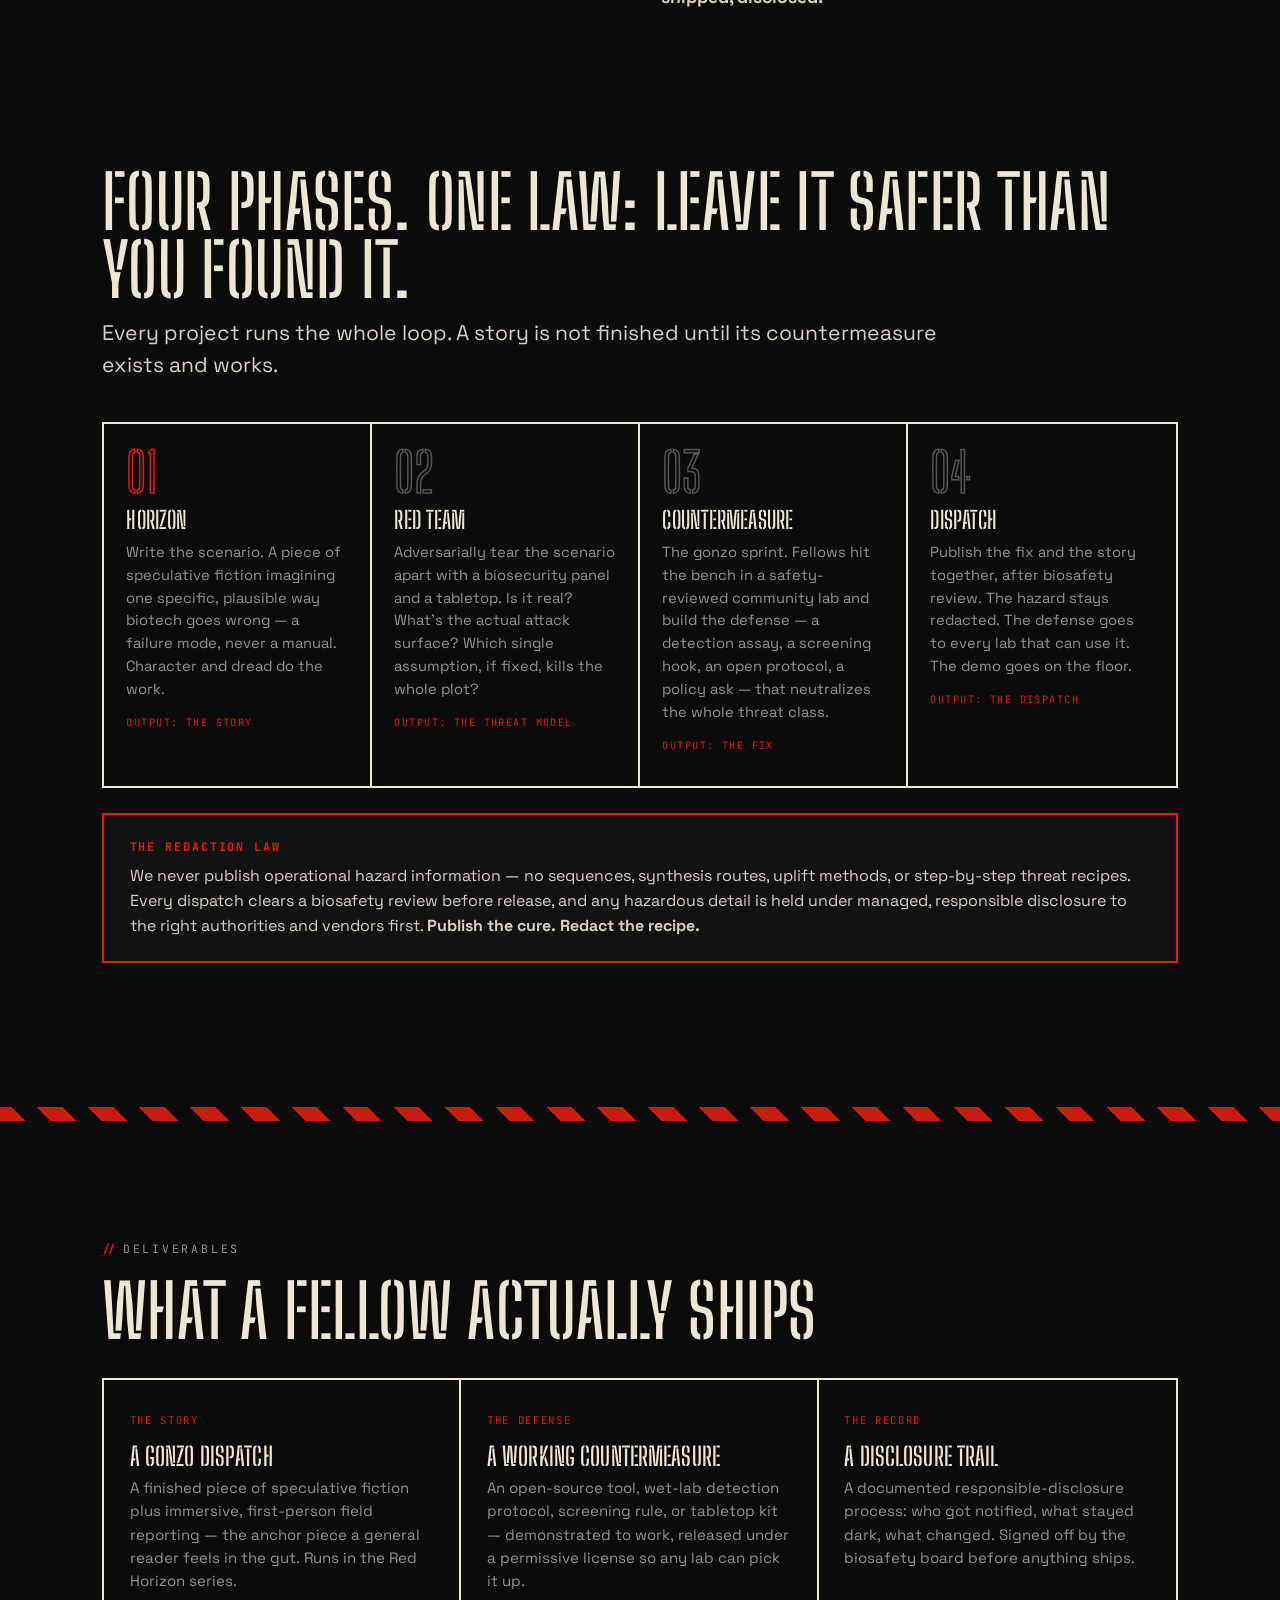
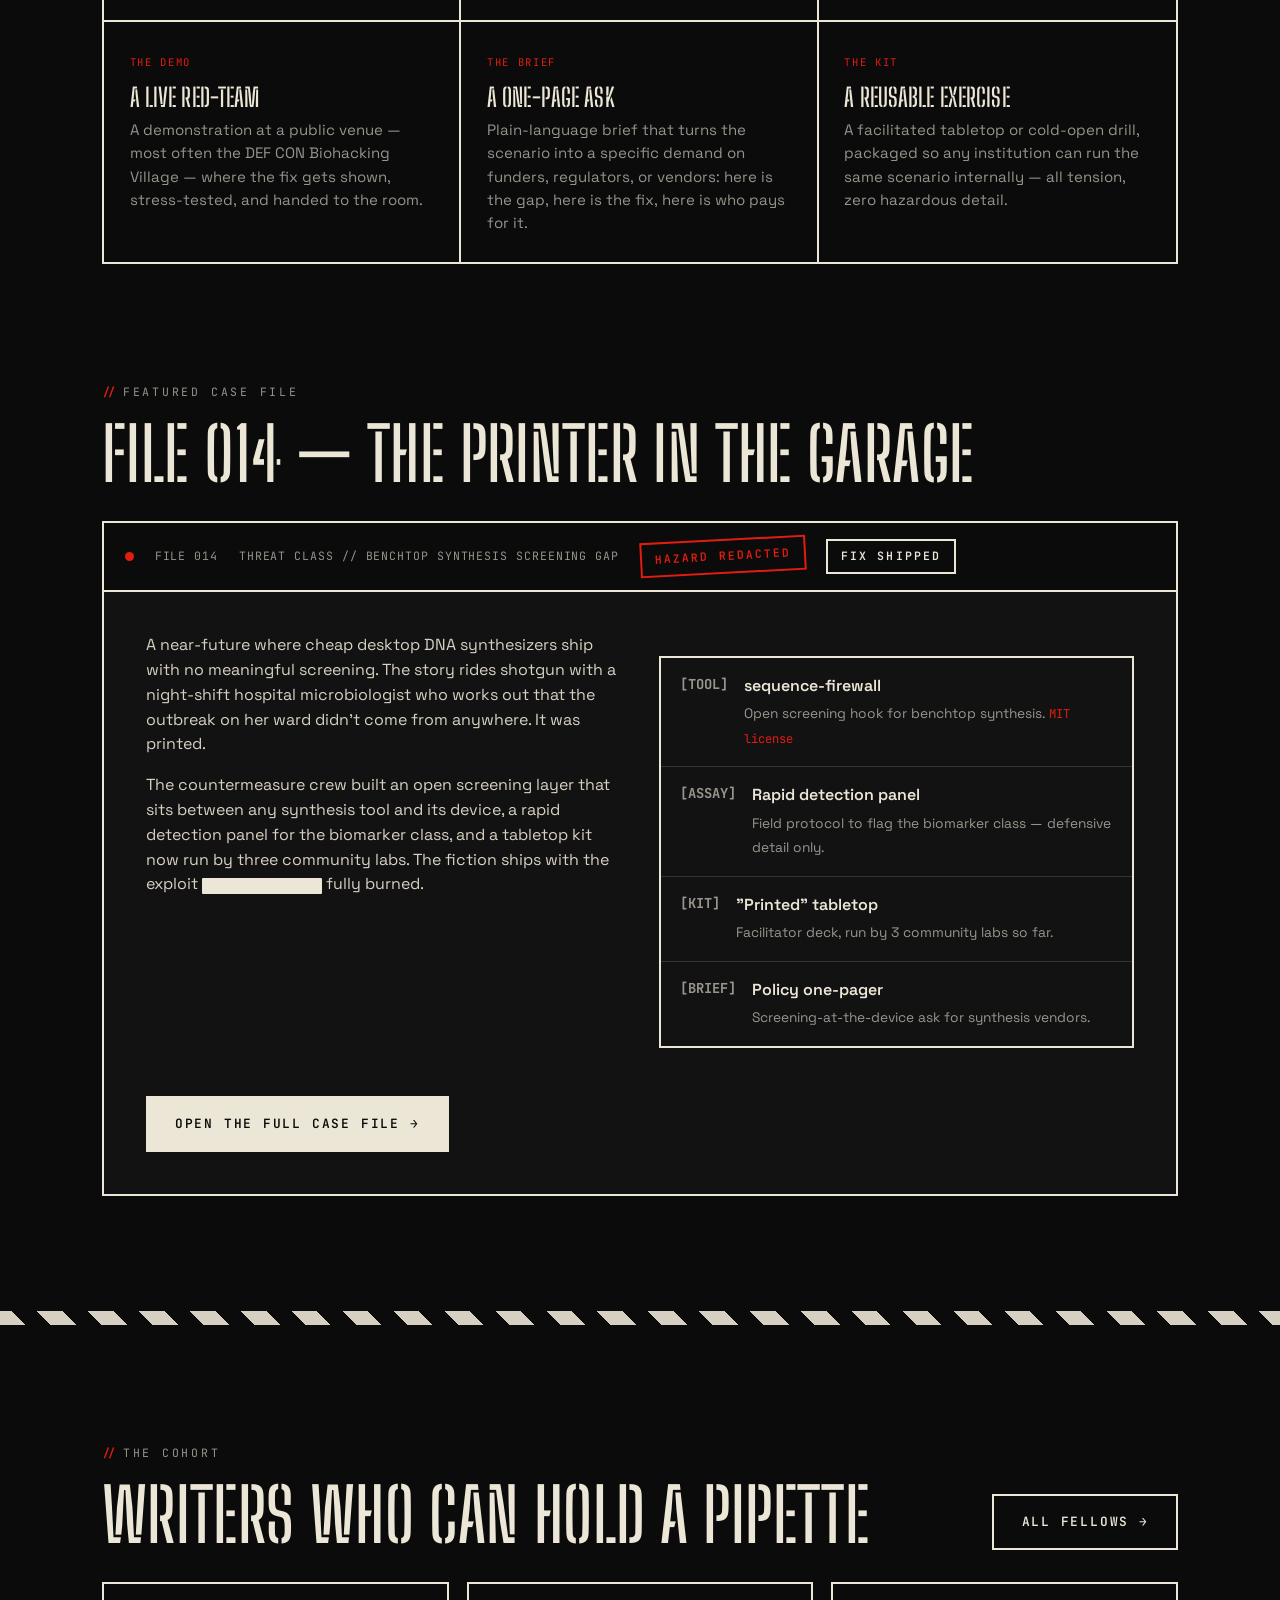
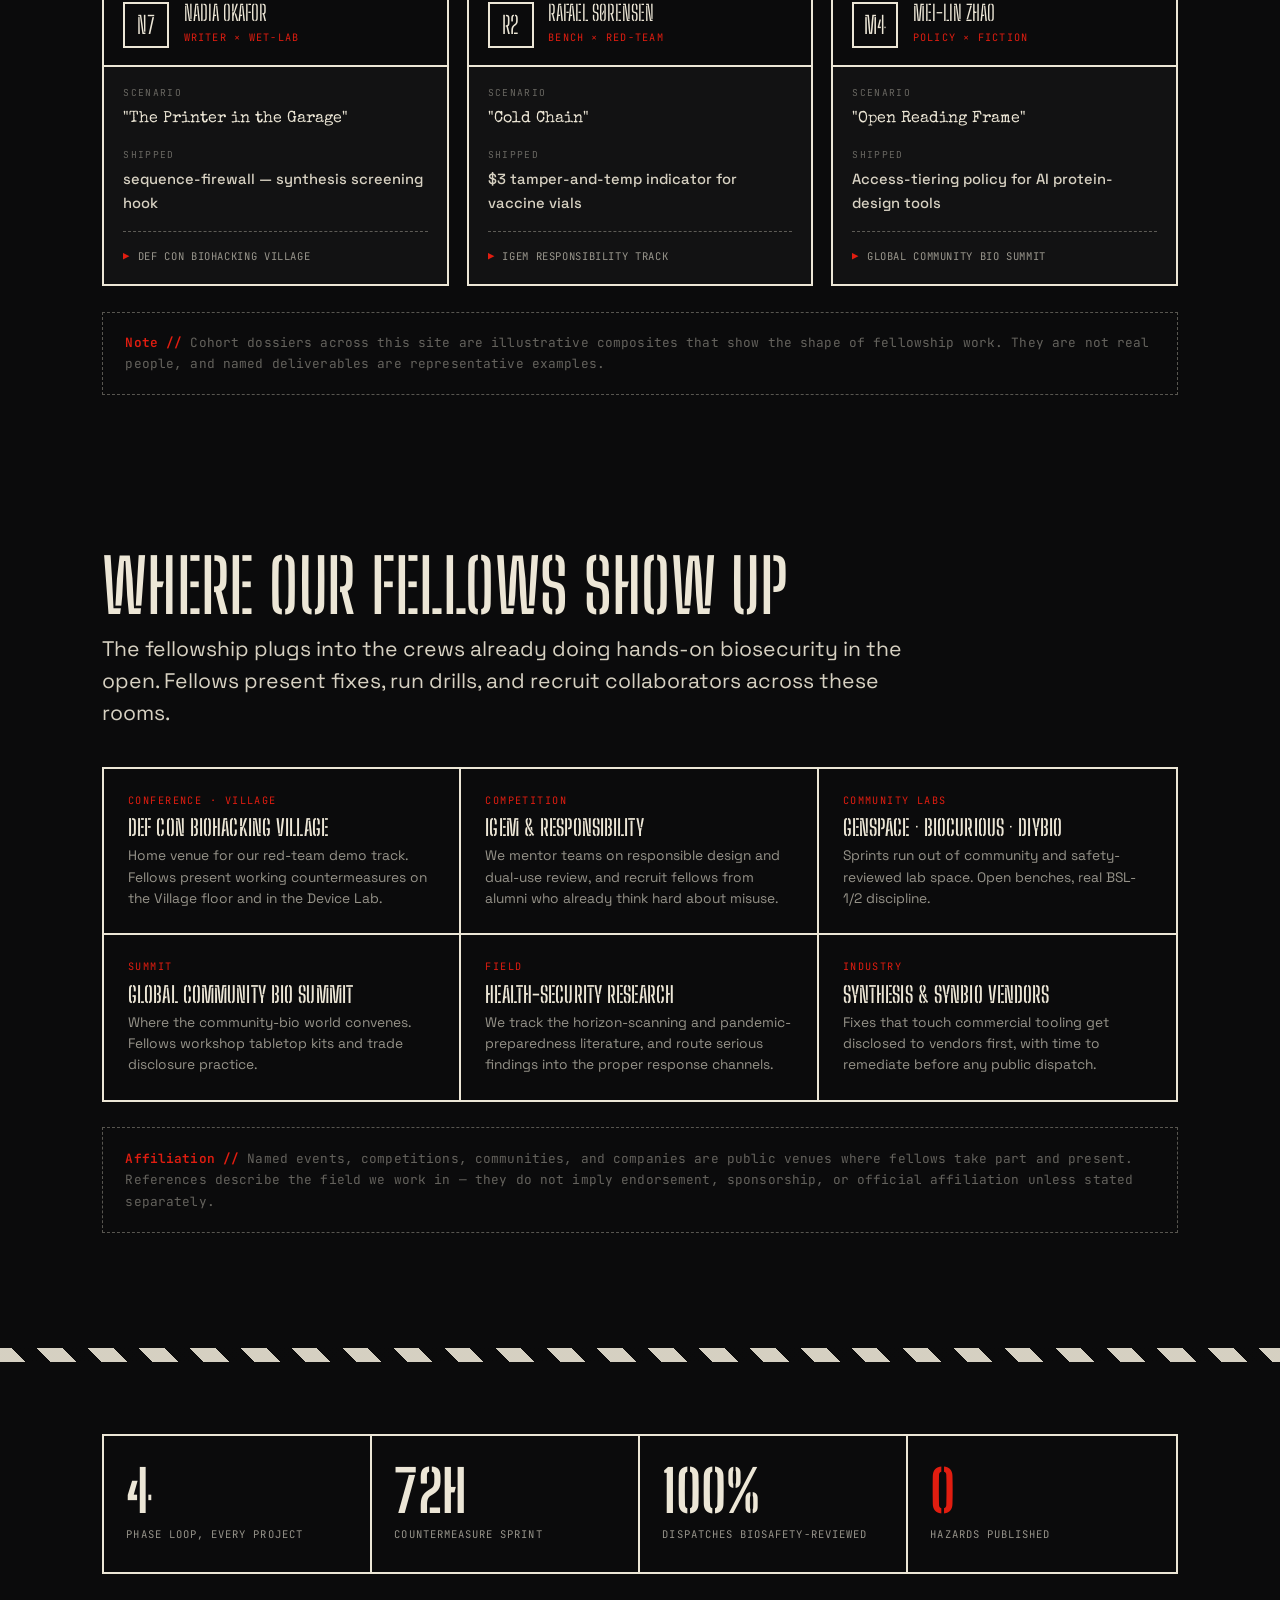
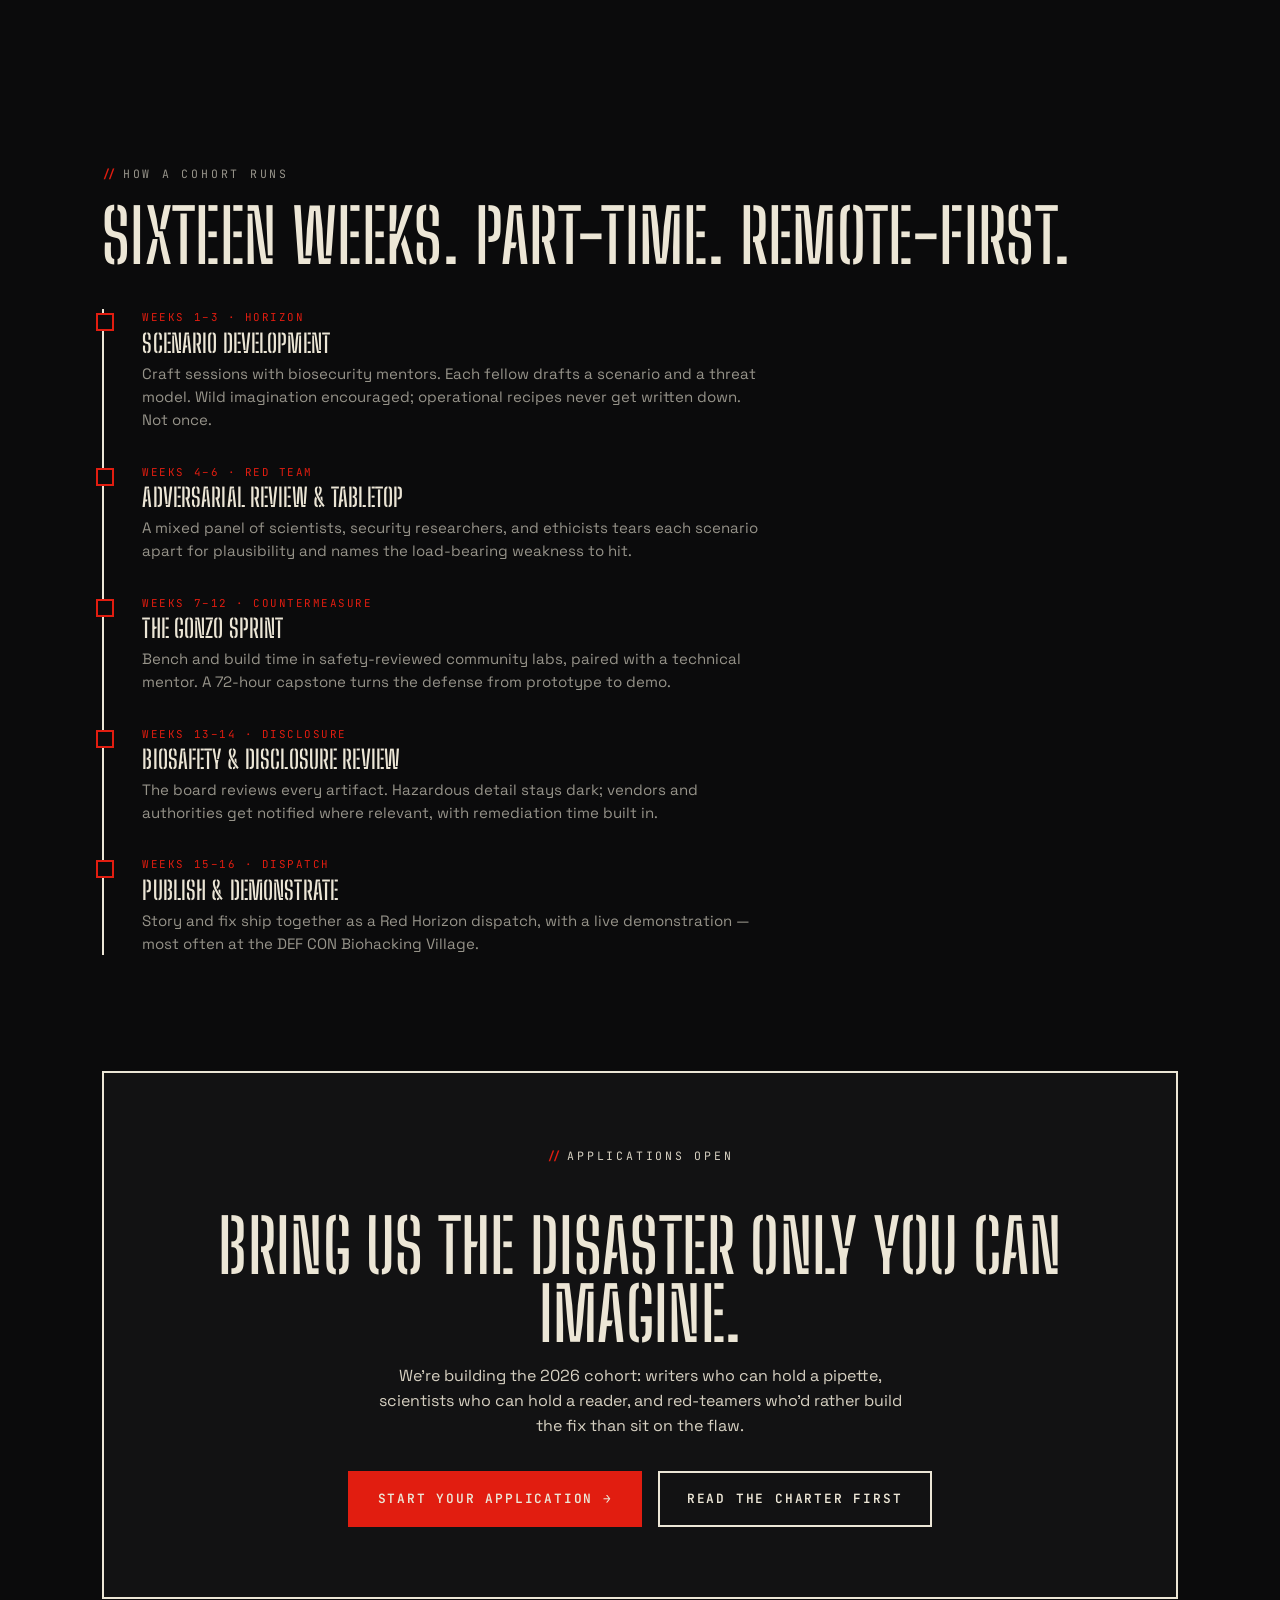
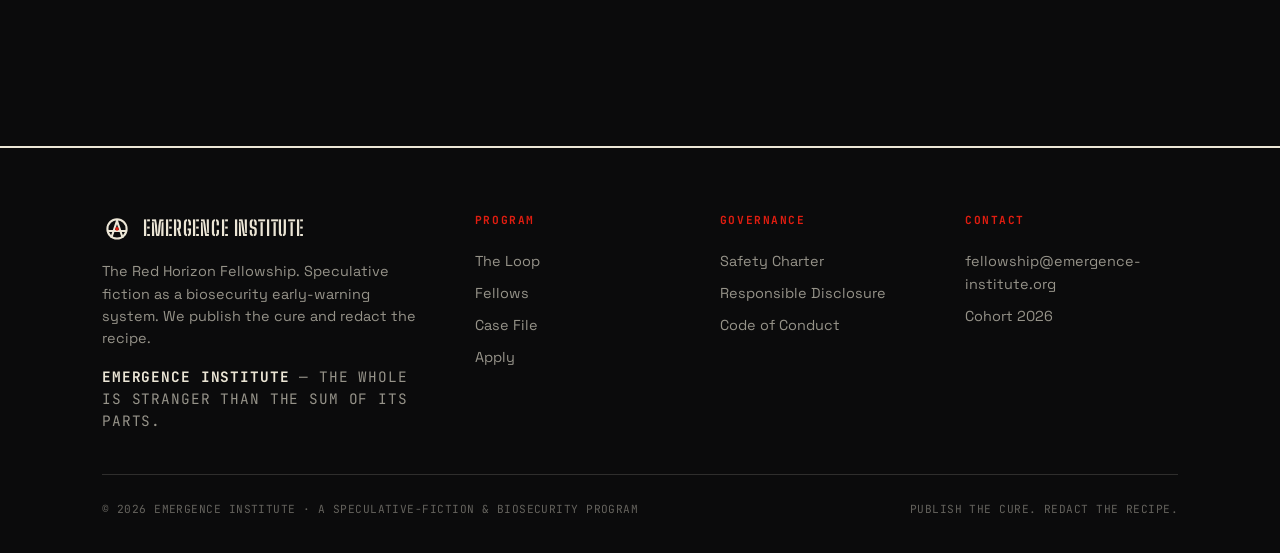
==== commit 9dd06fa9: "Rebrand masthead to Emergence Institute Bring the site under the Emergence Institute masthead, with " ====
--- a/index.html
+++ b/index.html
@@ -3,29 +3,29 @@
 <head>
 <meta charset="UTF-8" />
 <meta name="viewport" content="width=device-width, initial-scale=1.0" />
-<title>BIOPUNK // LABS — The Red Horizon Fellowship</title>
+<title>Emergence Institute — The Red Horizon Fellowship</title>
 <meta name="description" content="A gonzo fellowship that writes the biotech disaster that hasn't happened yet — then red-teams it and builds the fix in the lab before anyone gets hurt. We publish the cure. We redact the recipe." />
-<meta property="og:title" content="BIOPUNK // LABS — The Red Horizon Fellowship" />
+<meta property="og:title" content="Emergence Institute — The Red Horizon Fellowship" />
 <meta property="og:description" content="Write the outbreak. Red-team it. Kill it in the lab. Ship the cure, redact the recipe." />
 <meta property="og:type" content="website" />
 <link rel="preconnect" href="https://fonts.googleapis.com" />
 <link rel="preconnect" href="https://fonts.gstatic.com" crossorigin />
 <link href="https://fonts.googleapis.com/css2?family=Big+Shoulders+Stencil+Display:wght@400;600;700;800&family=JetBrains+Mono:wght@400;500;600&family=Space+Grotesk:wght@400;500;600&family=Special+Elite&display=swap" rel="stylesheet" />
 <link rel="stylesheet" href="assets/styles.css" />
-<link rel="icon" href="data:image/svg+xml,%3Csvg xmlns='http://www.w3.org/2000/svg' viewBox='0 0 100 100'%3E%3Crect width='100' height='100' fill='%230b0b0c'/%3E%3Ccircle cx='50' cy='53' r='32' fill='none' stroke='%23ece6d6' stroke-width='7'/%3E%3Cpath d='M50 26 L32 80 M50 26 L68 80 M20 60 H80' stroke='%23ece6d6' stroke-width='7'/%3E%3Ccircle cx='50' cy='53' r='6' fill='%23e11d10'/%3E%3C/svg%3E" />
+<link rel="icon" href="data:image/svg+xml,%3Csvg xmlns='http://www.w3.org/2000/svg' viewBox='0 0 100 100'%3E%3Crect width='100' height='100' fill='%230b0b0c'/%3E%3Ccircle cx='50' cy='52' r='32' fill='none' stroke='%23ece6d6' stroke-width='6'/%3E%3Cpath d='M50 52 L50 24 M50 52 L26 67 M50 52 L74 67' stroke='%23ece6d6' stroke-width='6'/%3E%3Ccircle cx='50' cy='24' r='6' fill='%23ece6d6'/%3E%3Ccircle cx='26' cy='67' r='6' fill='%23ece6d6'/%3E%3Ccircle cx='74' cy='67' r='6' fill='%23ece6d6'/%3E%3Ccircle cx='50' cy='52' r='7' fill='%23e11d10'/%3E%3C/svg%3E" />
 </head>
 <body>
 
 <!-- ============ NAV ============ -->
 <nav class="nav">
   <div class="wrap nav__in">
-    <a class="brand" href="index.html" aria-label="Biopunk Labs home">
+    <a class="brand" href="index.html" aria-label="Emergence Institute home">
       <svg class="brand__mark" viewBox="0 0 100 100" fill="none" aria-hidden="true">
         <circle cx="50" cy="53" r="32" stroke="#ece6d6" stroke-width="7"/>
         <path d="M50 26 L32 80 M50 26 L68 80 M20 60 H80" stroke="#ece6d6" stroke-width="7" stroke-linecap="square"/>
         <circle cx="50" cy="53" r="6" fill="#e11d10"/>
       </svg>
-      <span class="brand__txt">BIOPUNK <i>//</i> LABS<small>The Red Horizon Fellowship</small></span>
+      <span class="brand__txt">EMERGENCE INSTITUTE<small>Red Horizon Fellowship</small></span>
     </a>
     <div class="nav__links" id="navlinks">
       <a href="#loop">The Loop</a>
@@ -44,7 +44,7 @@
 <header class="hero">
   <div class="hero__tag">RED HORIZON</div>
   <div class="wrap hero__in">
-    <p class="kick reveal">BIOPUNK <b>//</b> LABS · FELLOWSHIP · COHORT 2026</p>
+    <p class="kick reveal">EMERGENCE INSTITUTE <b>//</b> COHORT 2026</p>
     <h1 class="h-hero reveal">We write the outbreak.<br />Then we <span class="venom">kill it</span><br />by morning.</h1>
     <p class="lead reveal">
       A gonzo residency that treats fiction as an early-warning system. Fellows imagine the
@@ -325,17 +325,17 @@
             <path d="M50 26 L32 80 M50 26 L68 80 M20 60 H80" stroke="#ece6d6" stroke-width="7" stroke-linecap="square"/>
             <circle cx="50" cy="53" r="6" fill="#e11d10"/>
           </svg>
-          <span class="brand__txt">BIOPUNK <i>//</i> LABS</span>
+          <span class="brand__txt">EMERGENCE INSTITUTE</span>
         </a>
         <p>The Red Horizon Fellowship. Speculative fiction as a biosecurity early-warning system. We publish the cure and redact the recipe.</p>
-        <p class="foot__fam">Family: <b>BIOPUNK</b> // CAPITAL · // COMMUNITY · // HOUSES · // <b>LABS</b></p>
+        <p class="foot__fam"><b>EMERGENCE INSTITUTE</b> — the whole is stranger than the sum of its parts.</p>
       </div>
       <div class="foot__col"><h4>Program</h4><a href="#loop">The Loop</a><a href="fellows.html">Fellows</a><a href="case-study.html">Case File</a><a href="apply.html">Apply</a></div>
       <div class="foot__col"><h4>Governance</h4><a href="charter.html">Safety Charter</a><a href="charter.html#disclosure">Responsible Disclosure</a><a href="charter.html#conduct">Code of Conduct</a></div>
-      <div class="foot__col"><h4>Contact</h4><a href="mailto:labs@biopunk.life">labs@biopunk.life</a><a href="apply.html">Cohort 2026</a></div>
+      <div class="foot__col"><h4>Contact</h4><a href="mailto:fellowship@emergence-institute.org">fellowship@emergence-institute.org</a><a href="apply.html">Cohort 2026</a></div>
     </div>
     <div class="foot__bot">
-      <span>© <span data-year>2026</span> BIOPUNK // LABS · a speculative-fiction &amp; biosecurity program</span>
+      <span>© <span data-year>2026</span> Emergence Institute · a speculative-fiction &amp; biosecurity program</span>
       <span>Publish the cure. Redact the recipe.</span>
     </div>
   </div>
--- a/assets/styles.css
+++ b/assets/styles.css
@@ -1,8 +1,8 @@
 /* ==========================================================================
-   BIOPUNK // LABS — The Red Horizon Fellowship
+   Emergence Institute — The Red Horizon Fellowship
    Brand Guide v1.1 compliant. No build step; served as-is.
 
-   Palette : Biopunk Black + Bone dominate (>80% of any surface).
+   Palette : Near-black + Bone dominate (>80% of any surface).
              Venom Red is SIGNAL — used sparingly, never as a wash.
    Type    : Big Shoulders Stencil Display (display) · Space Grotesk (body)
              JetBrains Mono (labels/data) · Special Elite (gonzo field notes)
@@ -11,7 +11,7 @@
    ========================================================================== */
 
 :root{
-  --black:   #0b0b0c;   /* Biopunk Black */
+  --black:   #0b0b0c;   /* near-black */
   --ink:     #121213;   /* raised panel  */
   --ink-2:   #171718;
   --bone:    #ece6d6;   /* Bone          */
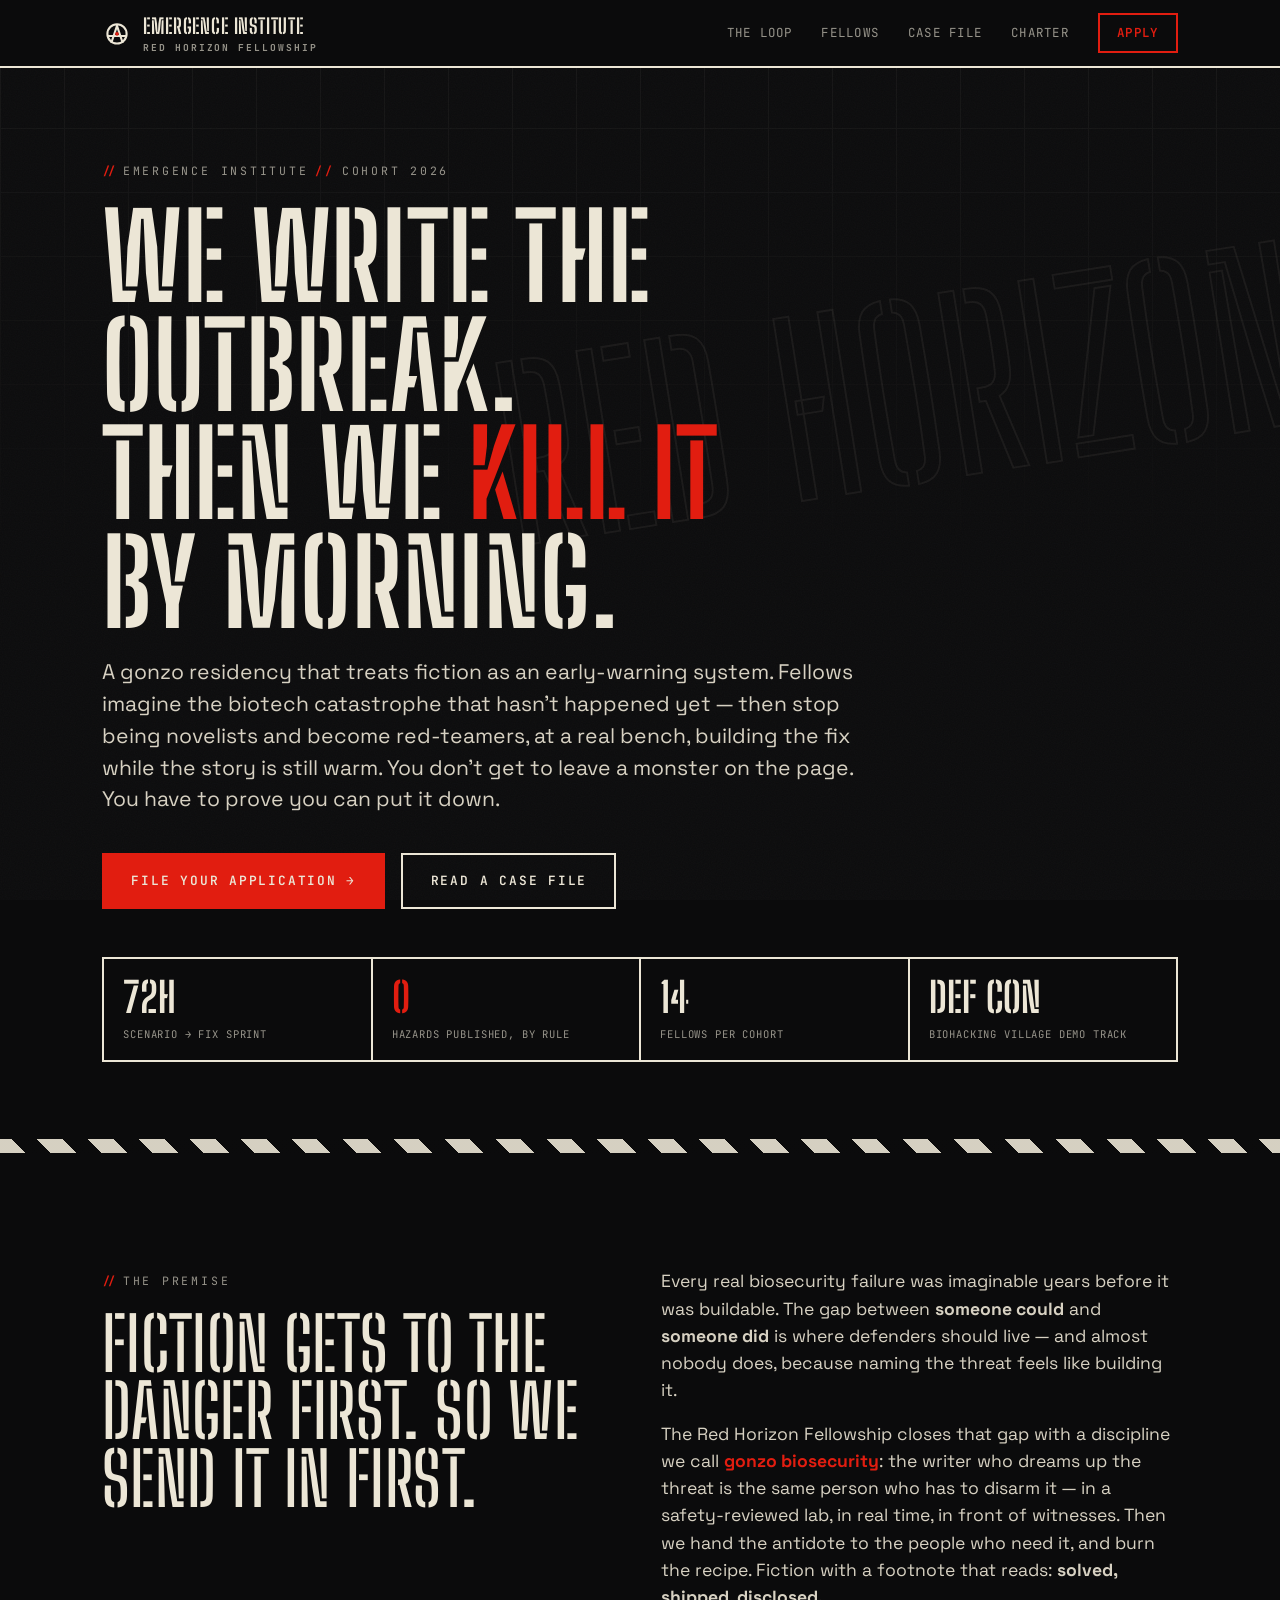
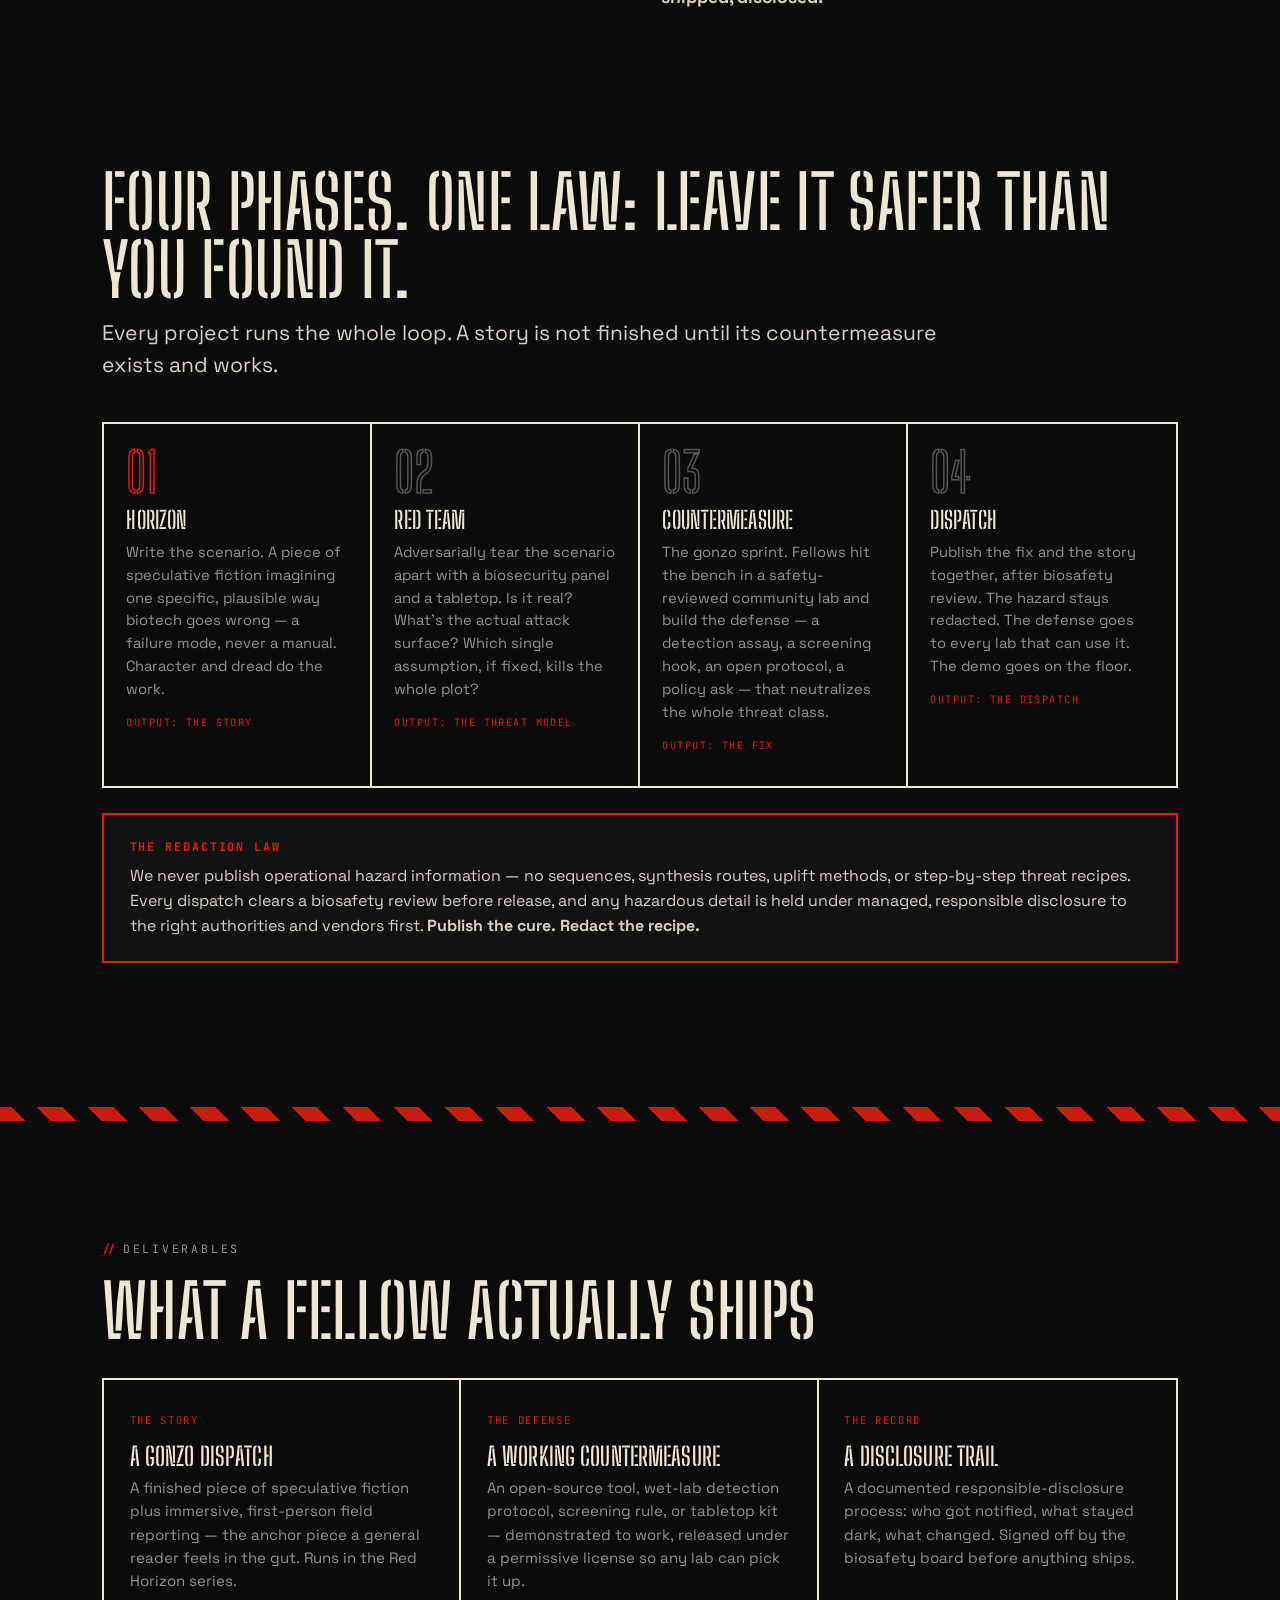
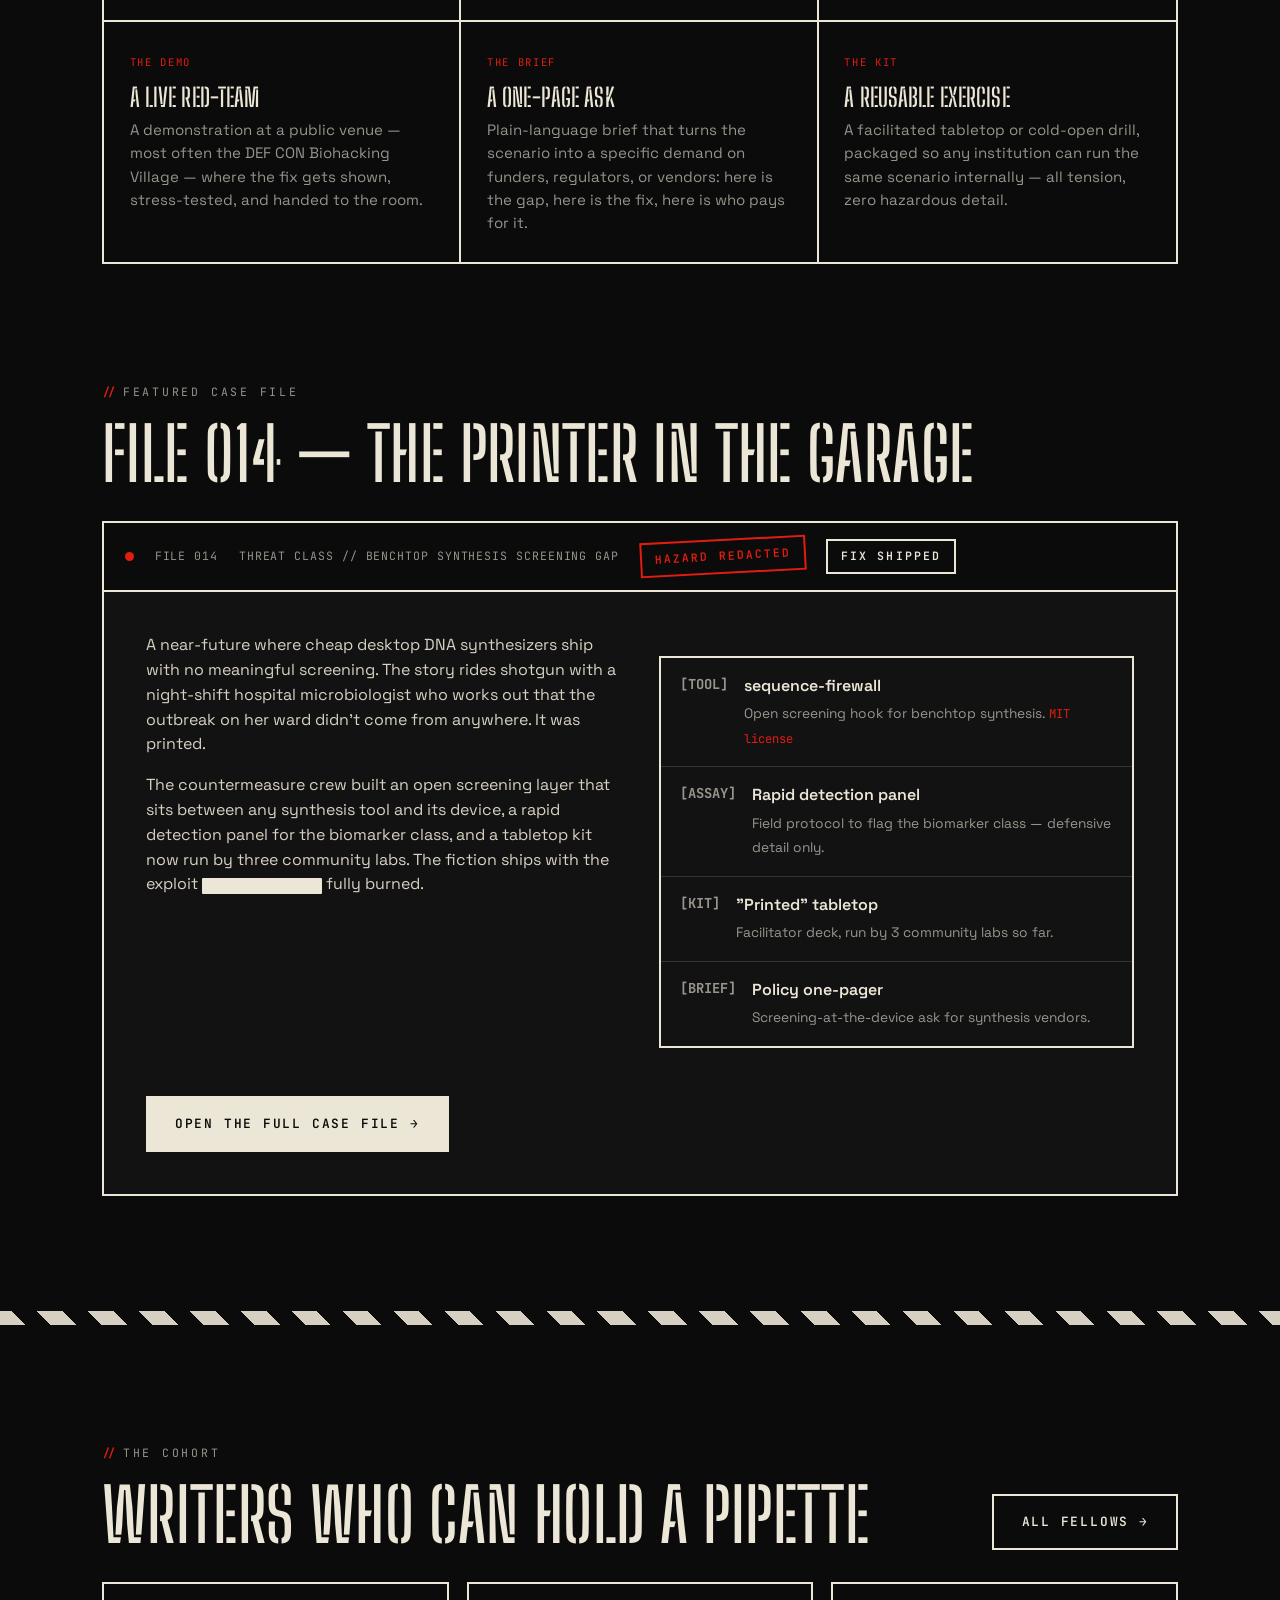
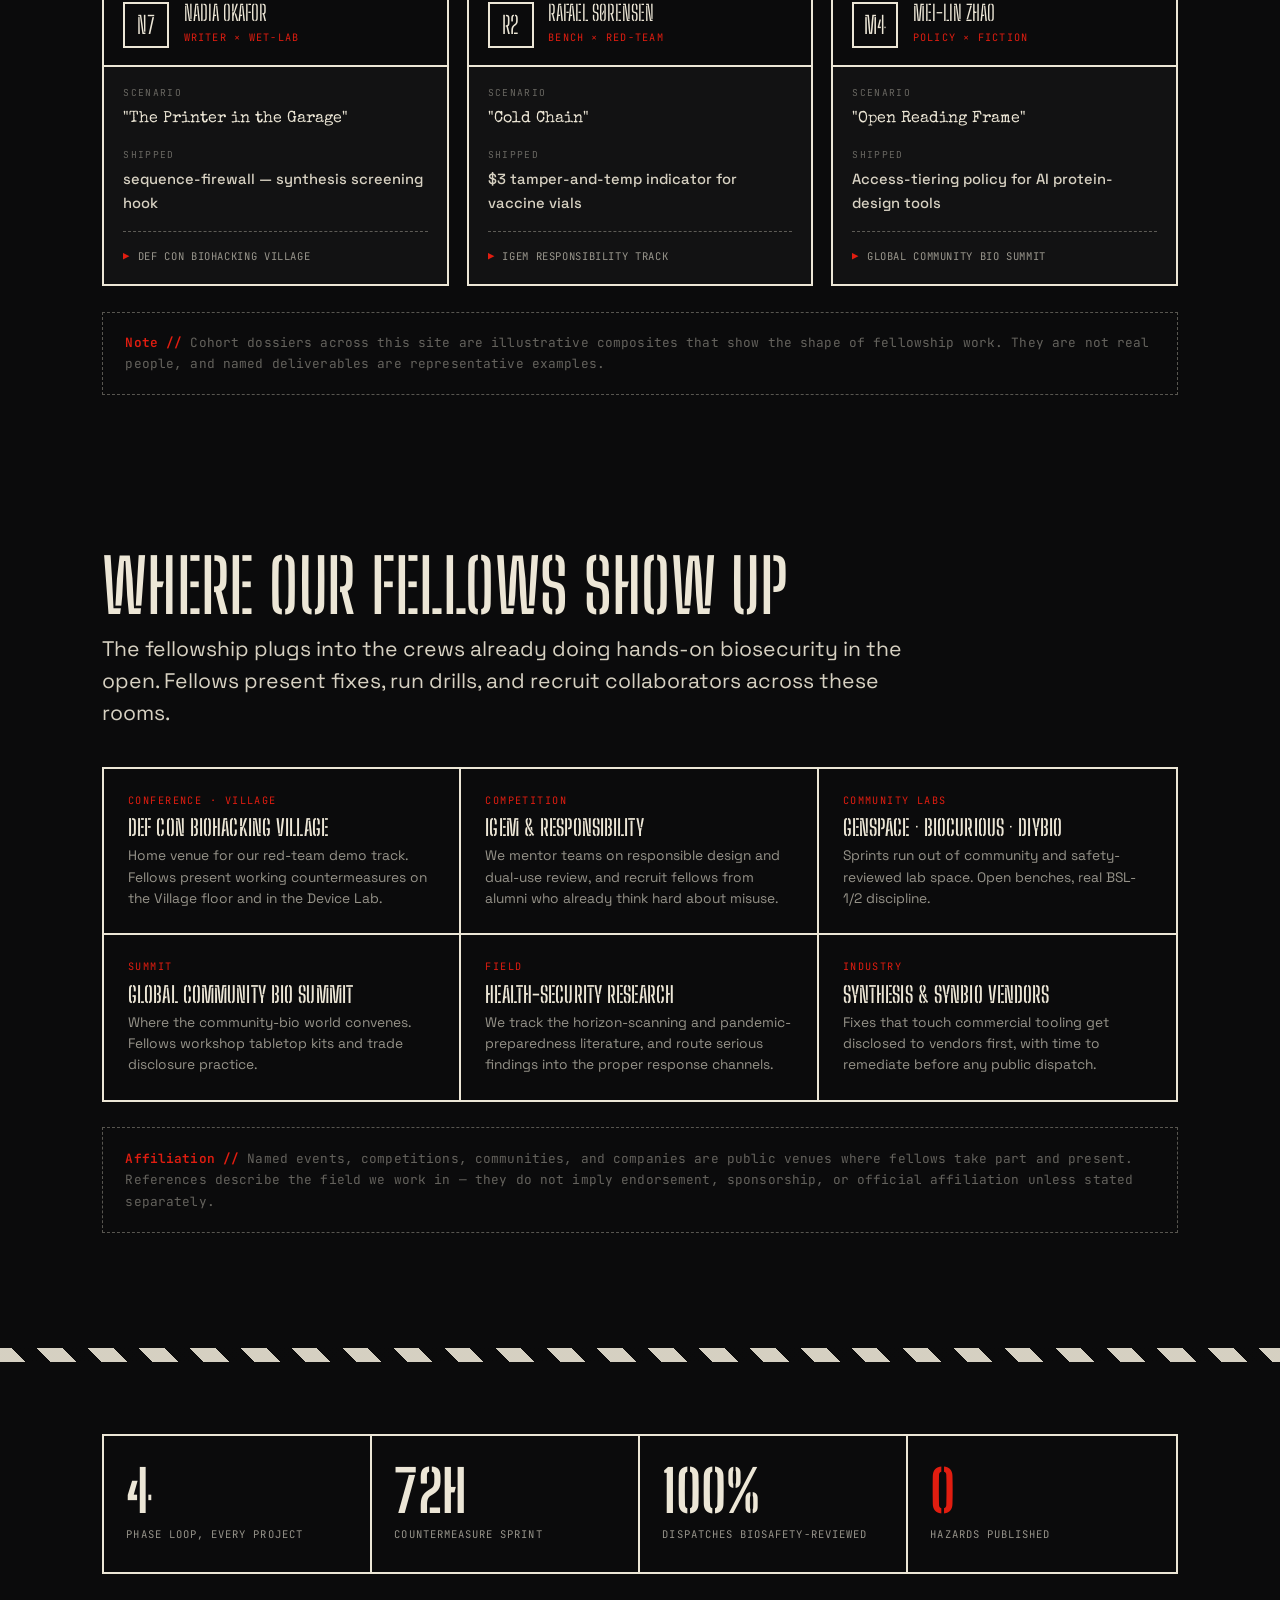
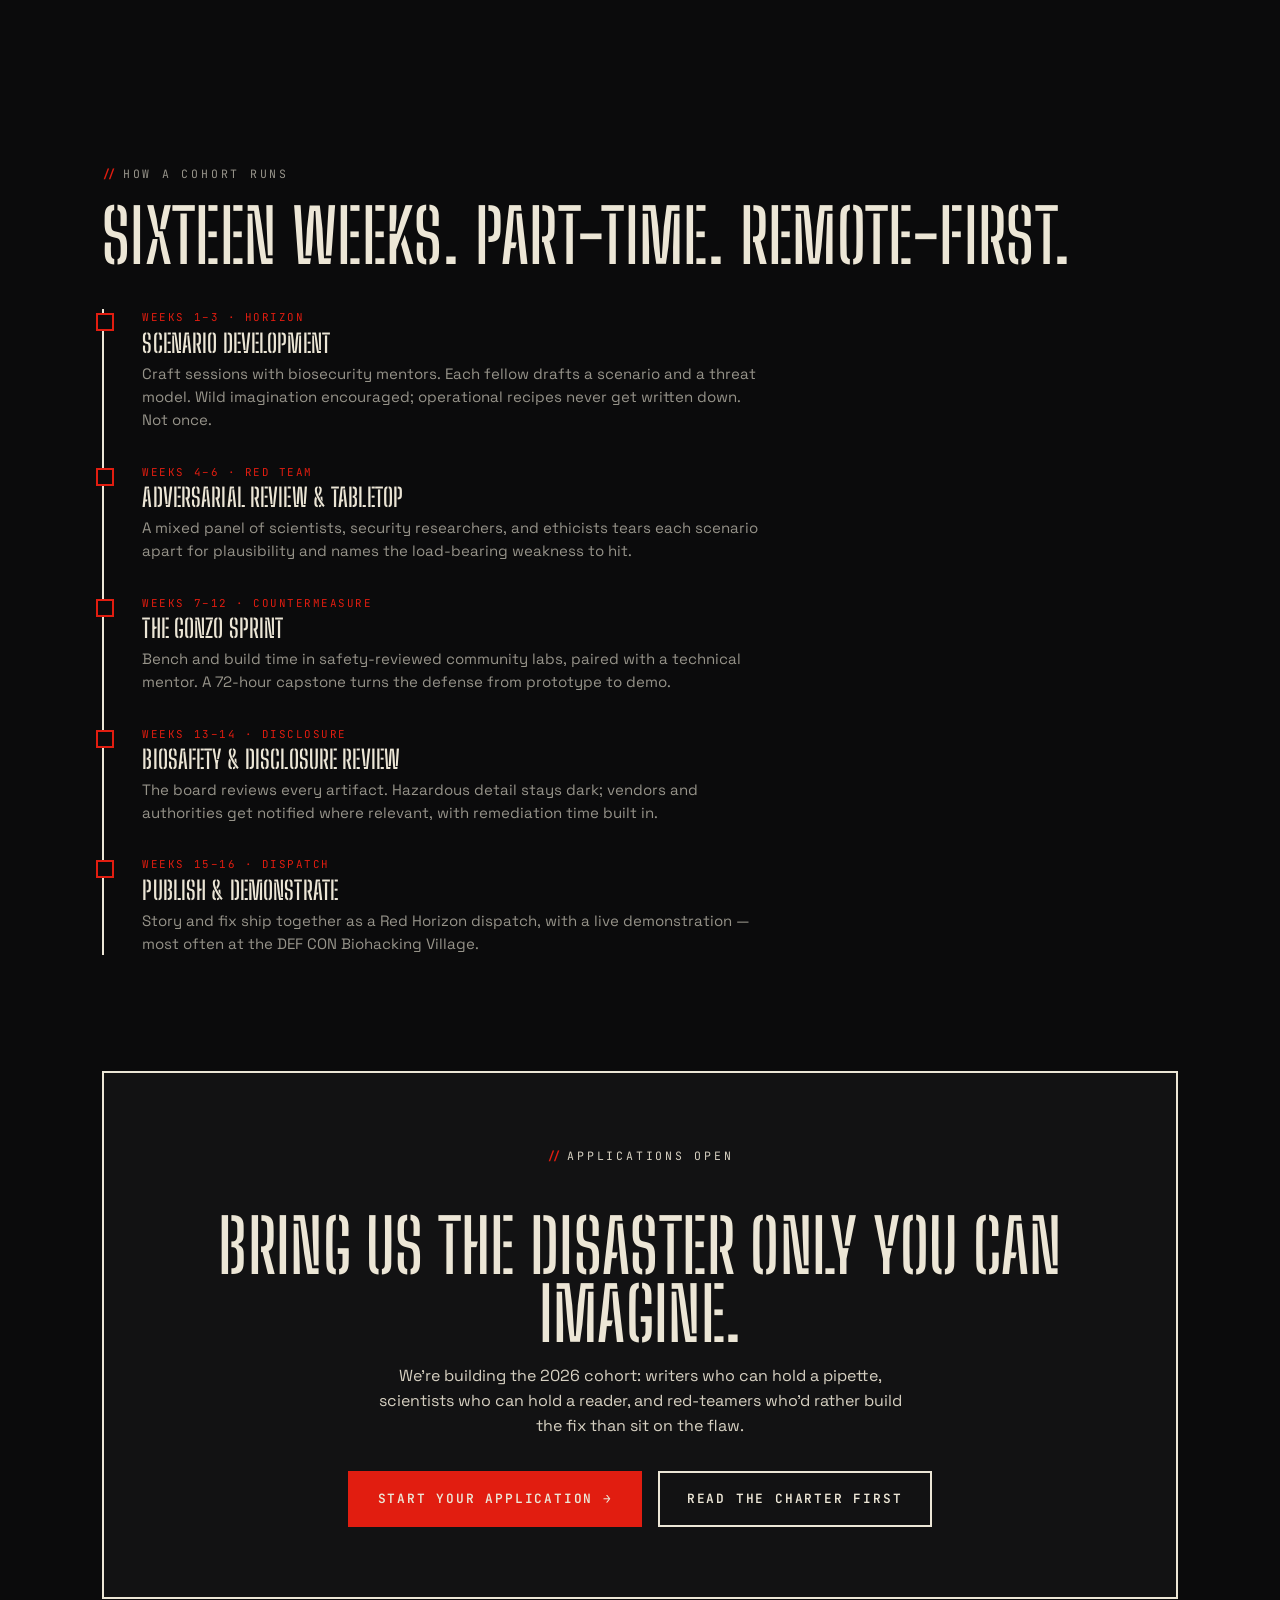
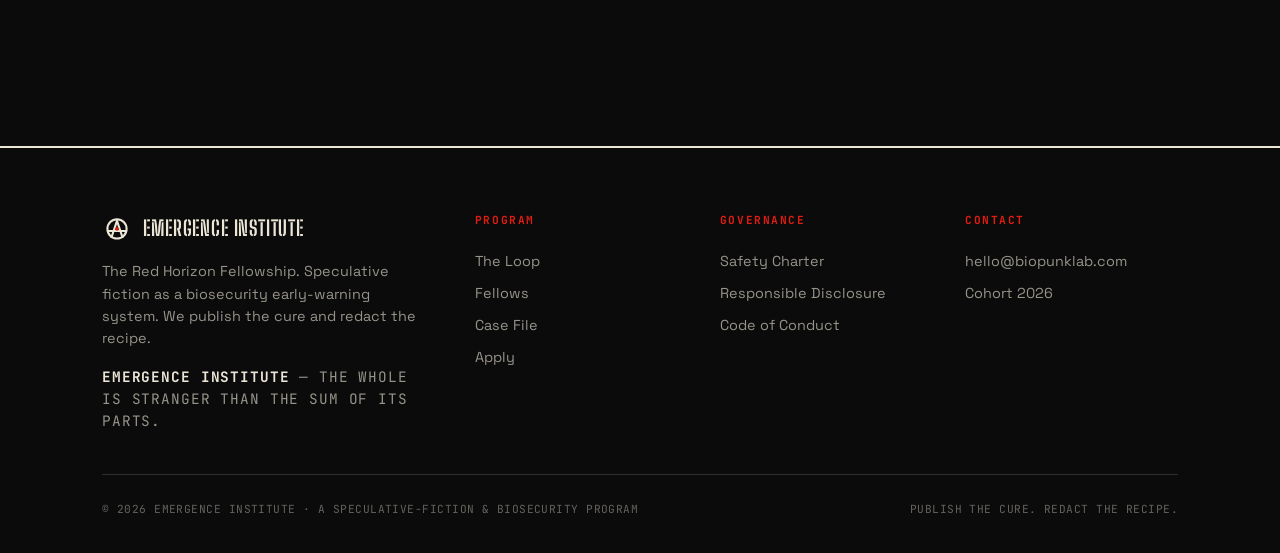
==== commit c6e268cc: "Point contact email to hello@biopunklab.com Replace the sole contact address fellowship@emergence-in" ====
--- a/index.html
+++ b/index.html
@@ -332,7 +332,7 @@
       </div>
       <div class="foot__col"><h4>Program</h4><a href="#loop">The Loop</a><a href="fellows.html">Fellows</a><a href="case-study.html">Case File</a><a href="apply.html">Apply</a></div>
       <div class="foot__col"><h4>Governance</h4><a href="charter.html">Safety Charter</a><a href="charter.html#disclosure">Responsible Disclosure</a><a href="charter.html#conduct">Code of Conduct</a></div>
-      <div class="foot__col"><h4>Contact</h4><a href="mailto:fellowship@emergence-institute.org">fellowship@emergence-institute.org</a><a href="apply.html">Cohort 2026</a></div>
+      <div class="foot__col"><h4>Contact</h4><a href="mailto:hello@biopunklab.com">hello@biopunklab.com</a><a href="apply.html">Cohort 2026</a></div>
     </div>
     <div class="foot__bot">
       <span>© <span data-year>2026</span> Emergence Institute · a speculative-fiction &amp; biosecurity program</span>
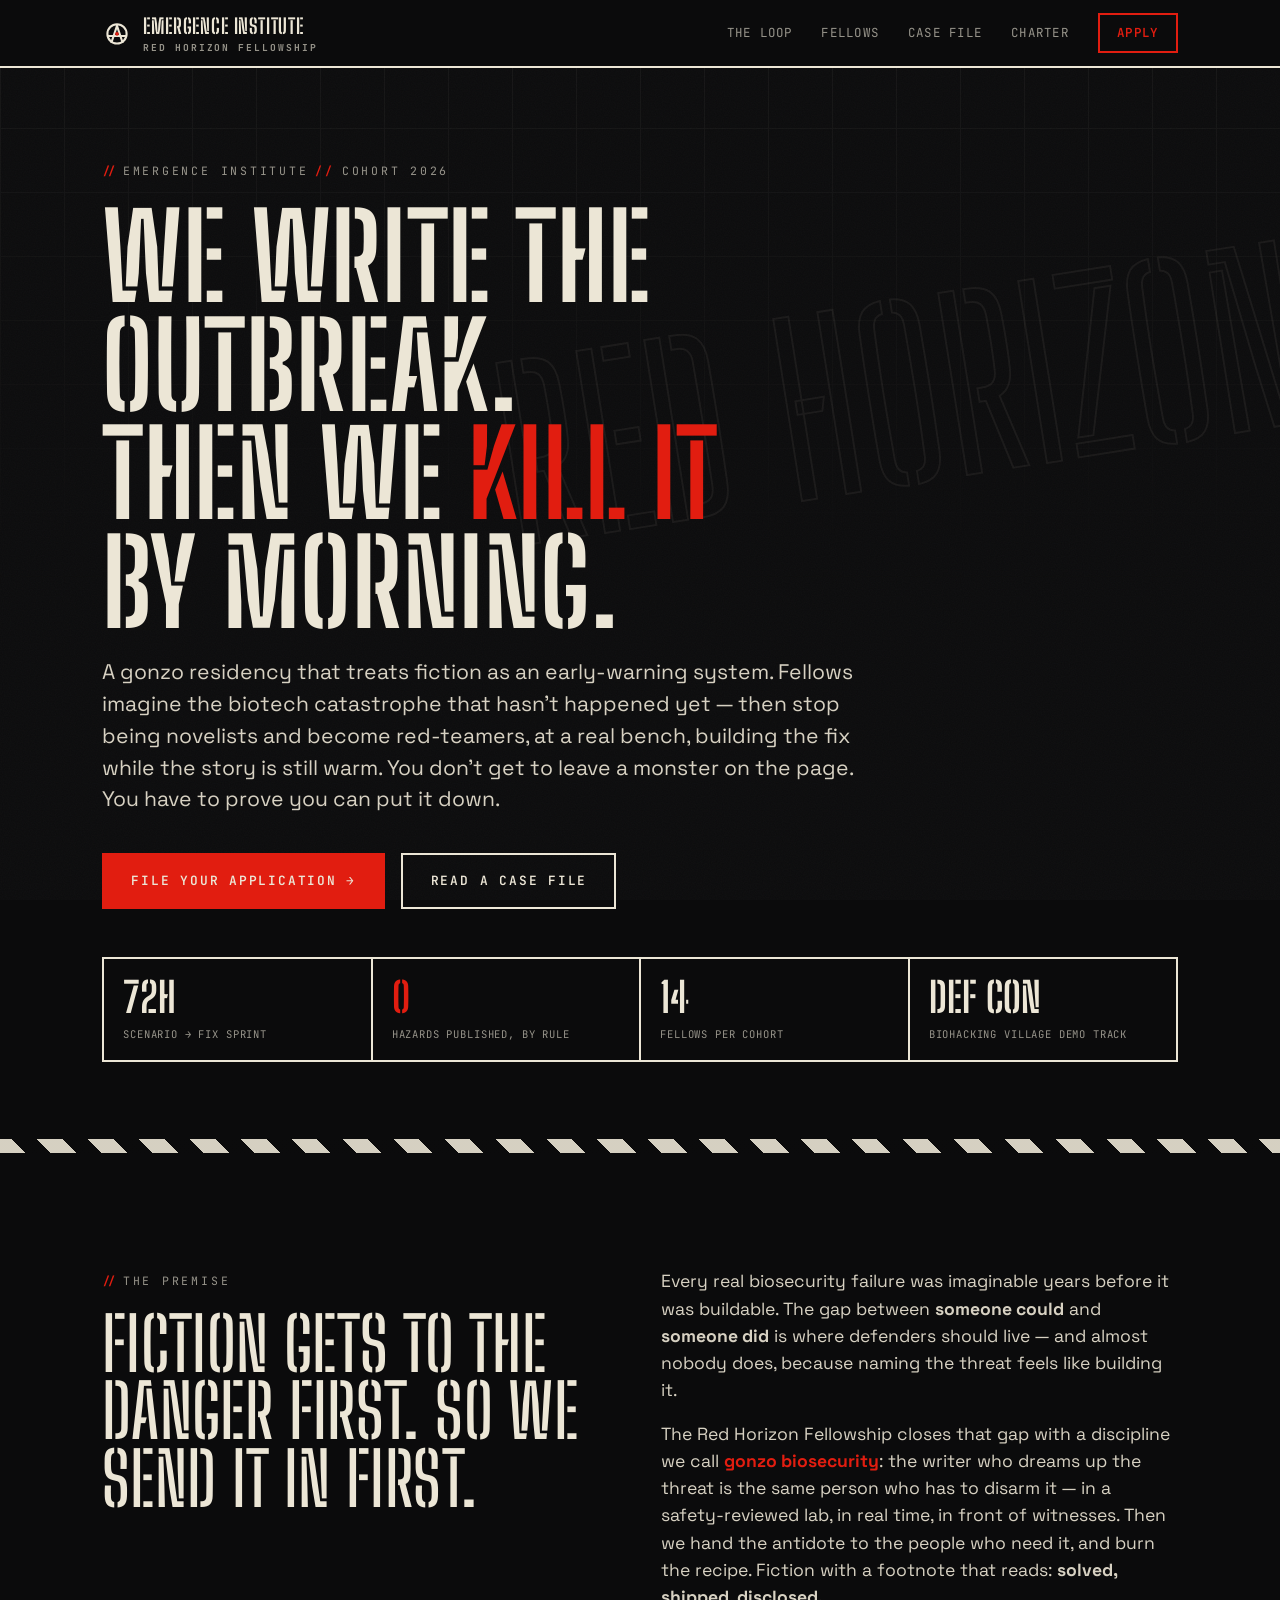
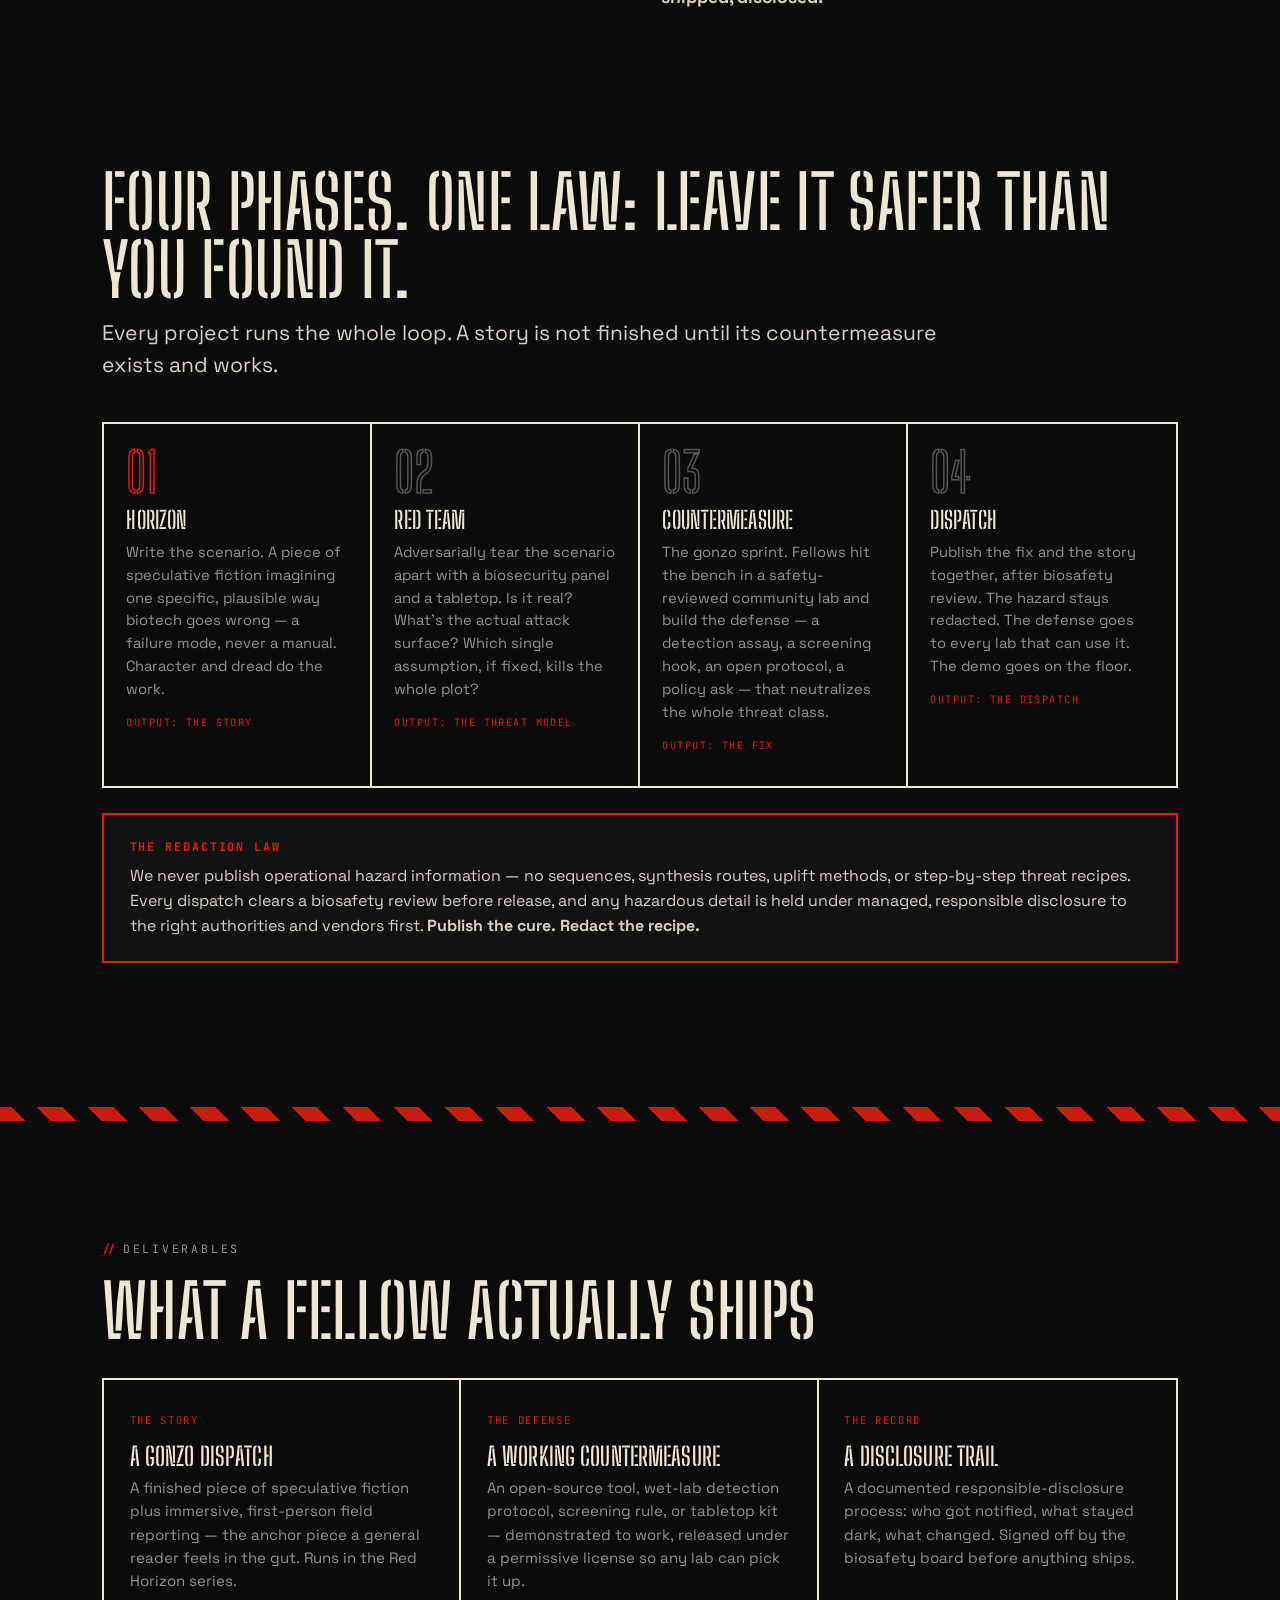
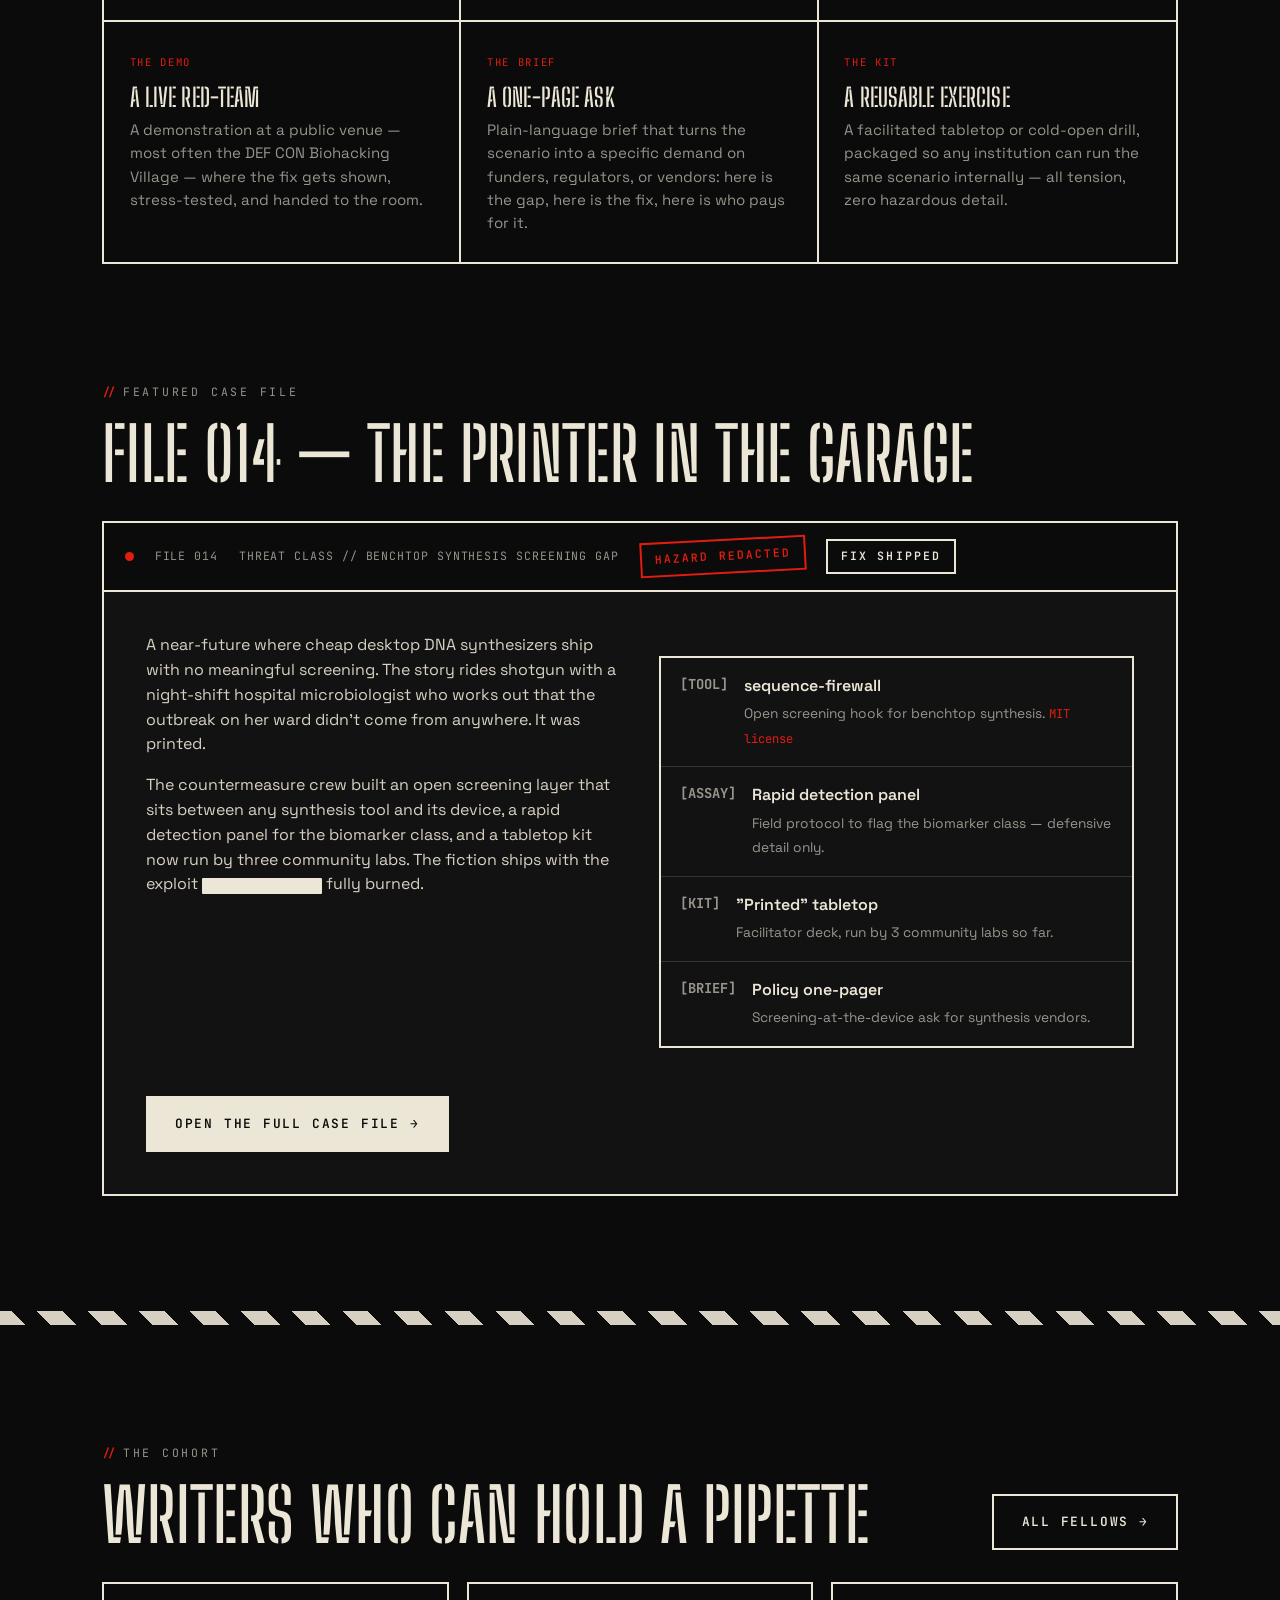
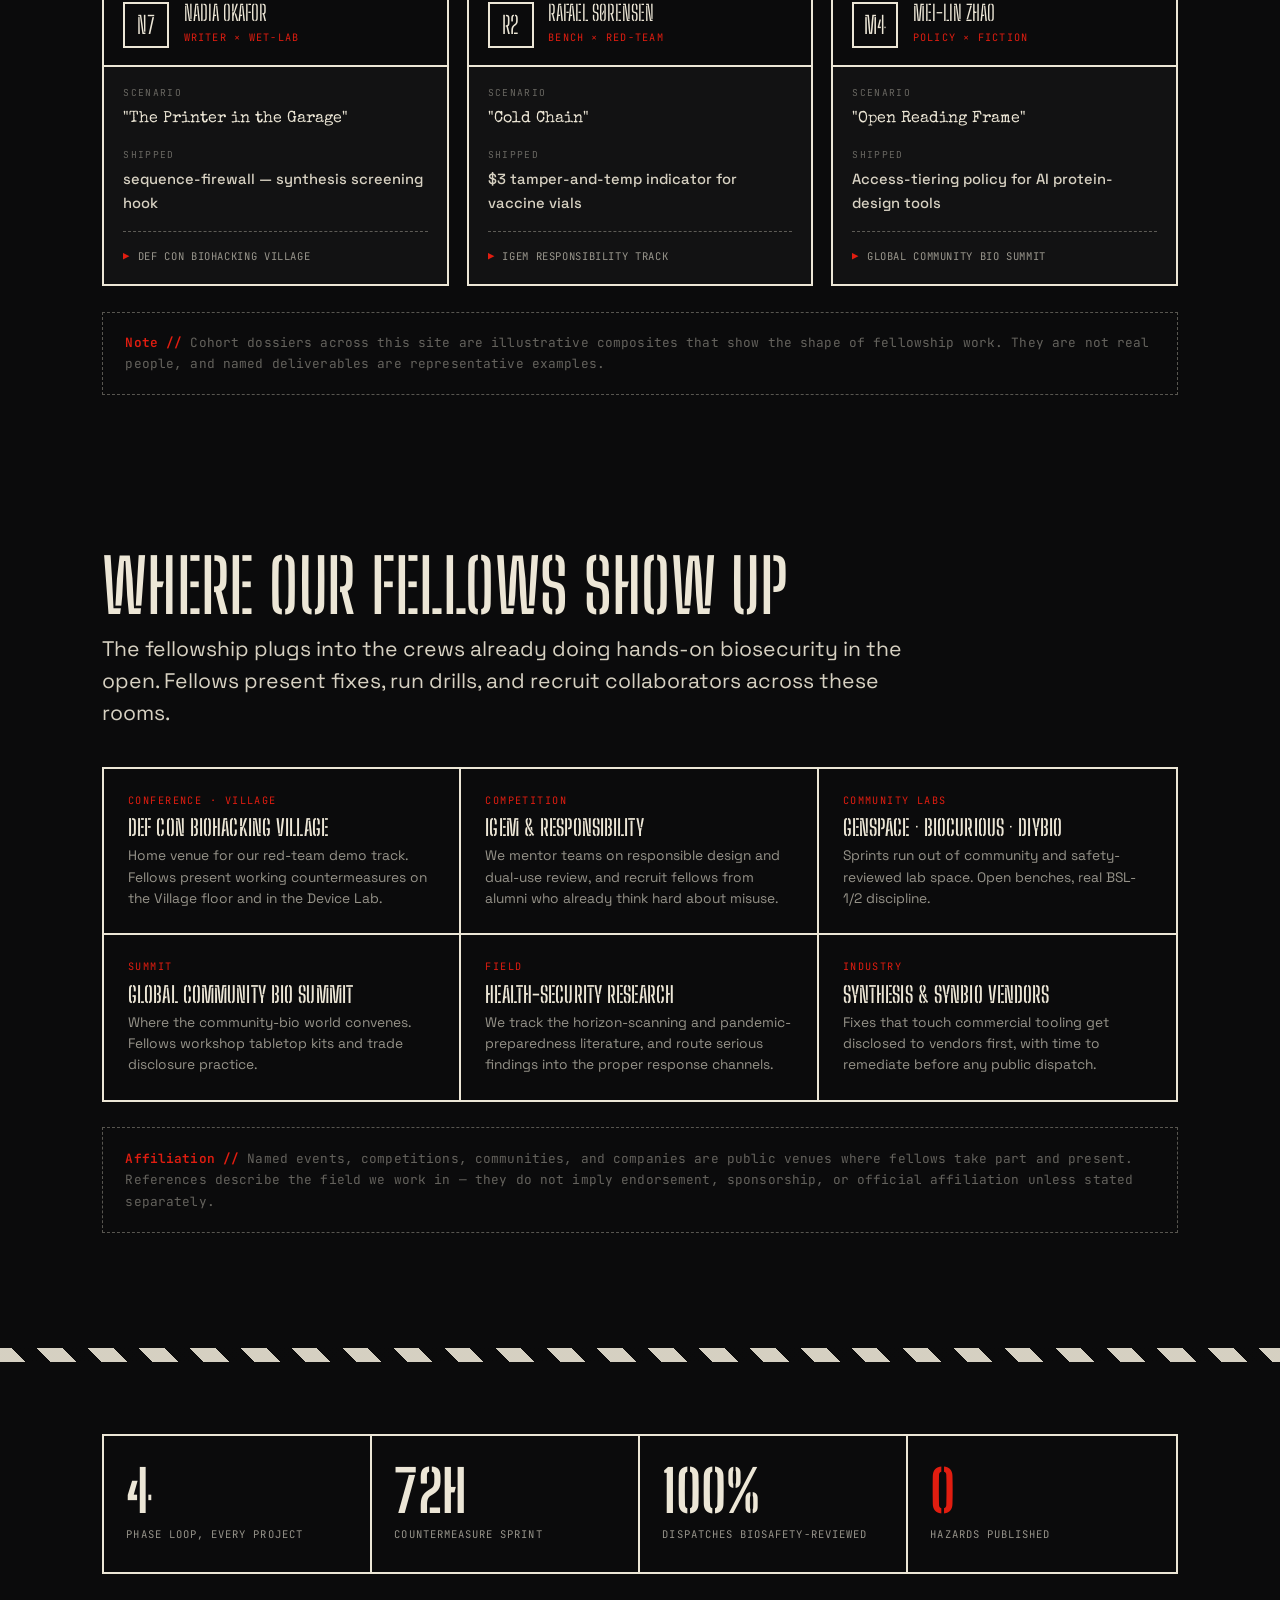
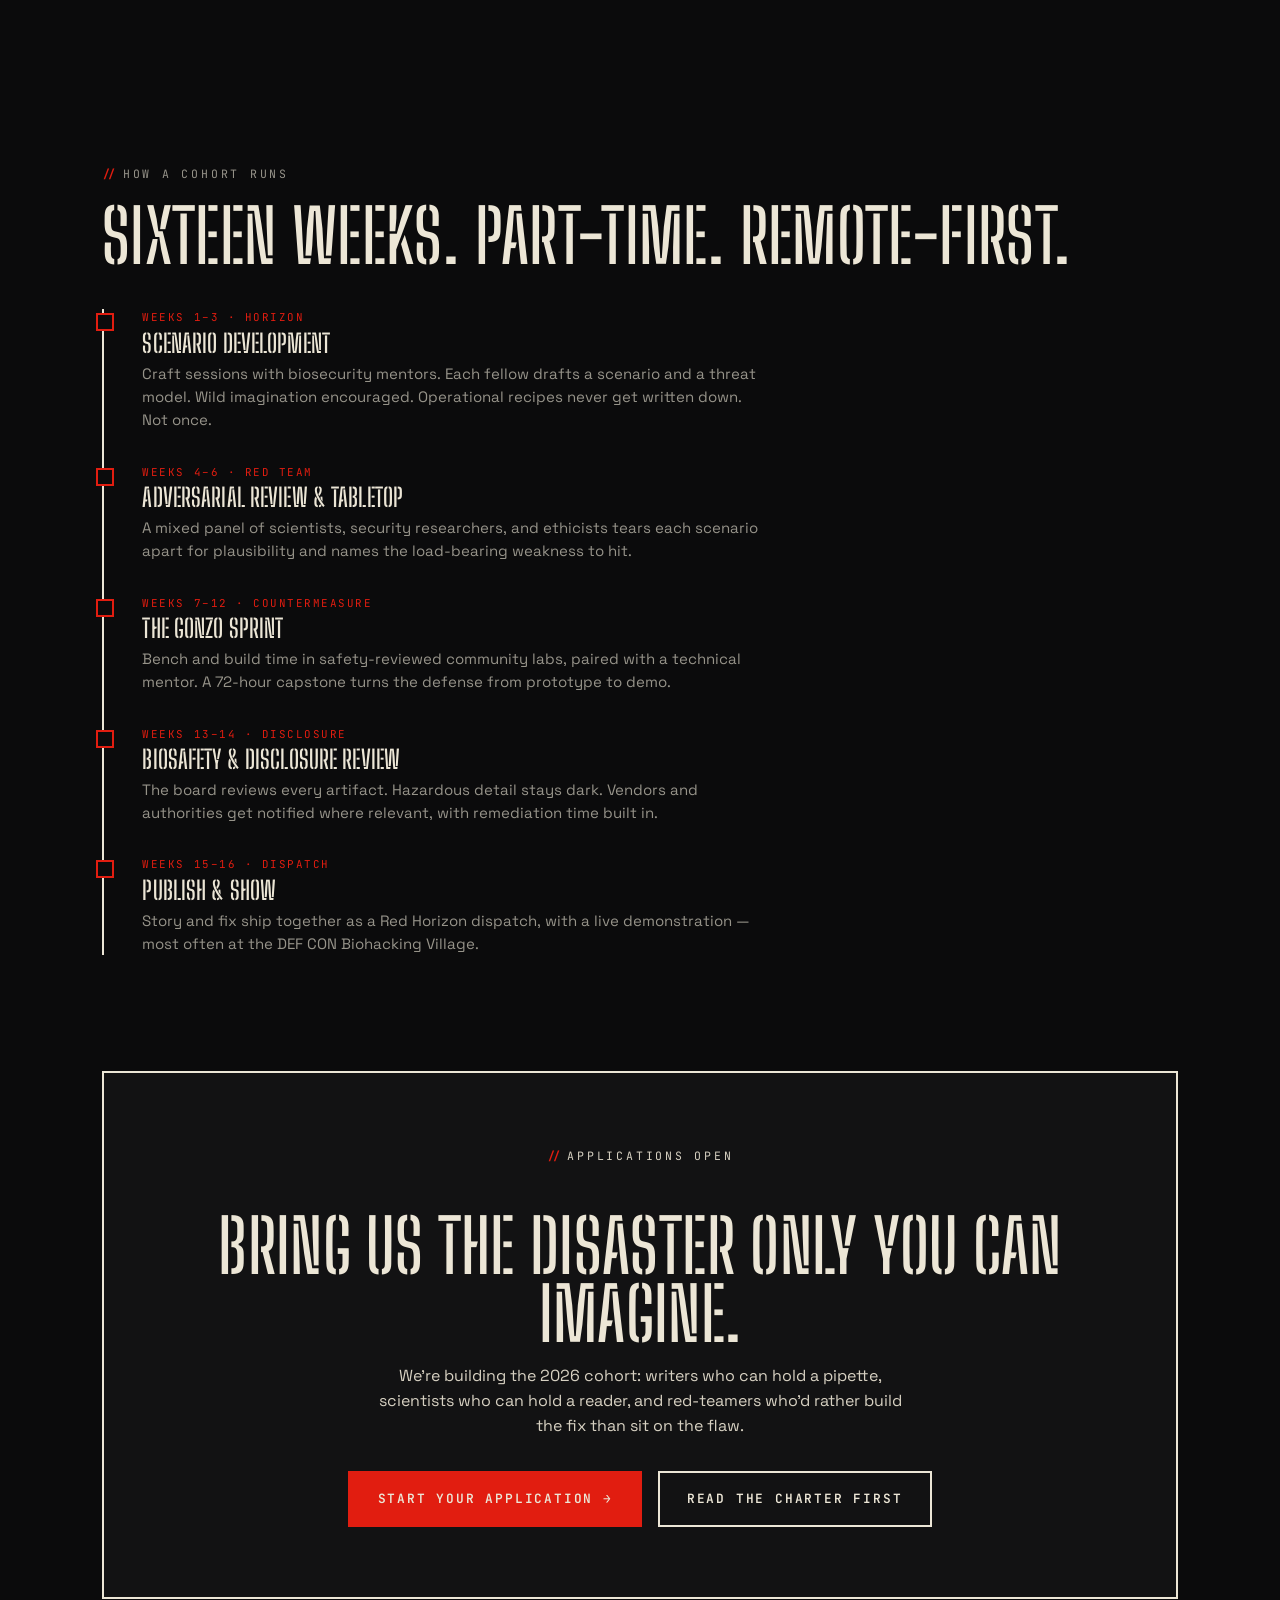
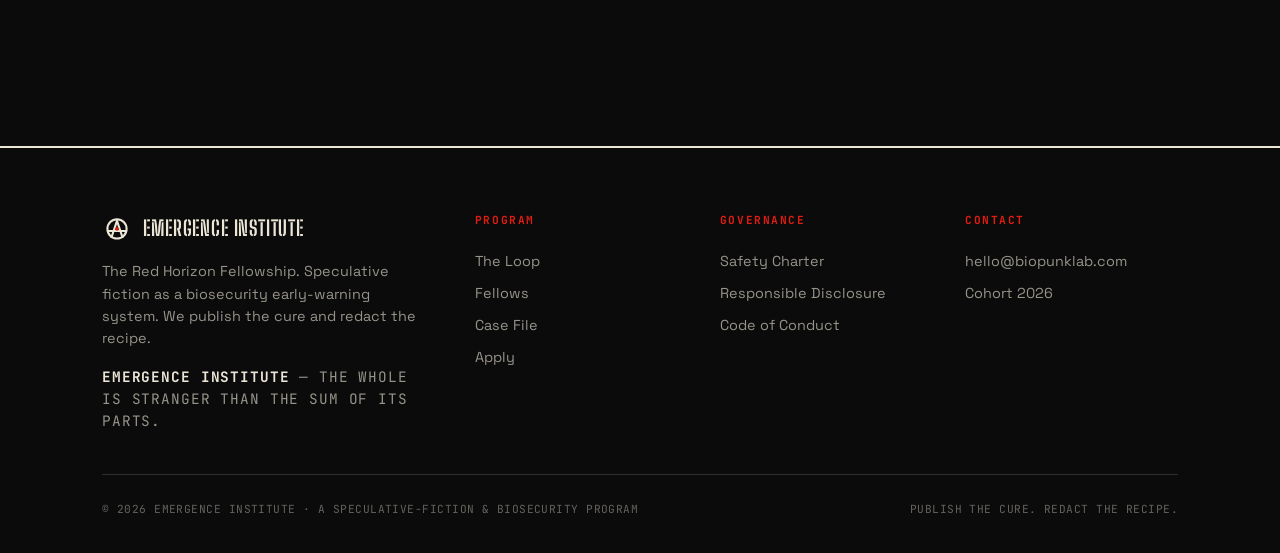
==== commit 8617e7b9: "Apply Simplified Technical English to docs Rewrite the prose in this repo with the ASD-STE100 STE-fl" ====
--- a/index.html
+++ b/index.html
@@ -290,11 +290,11 @@
     <p class="kick reveal">How a cohort runs</p>
     <h2 class="h-sec reveal" style="margin:1.1rem 0 .4rem;">Sixteen weeks. Part-time. Remote-first.</h2>
     <div class="tl">
-      <div class="tl__row reveal"><div class="tl__k">Weeks 1–3 · Horizon</div><h3>Scenario development</h3><p>Craft sessions with biosecurity mentors. Each fellow drafts a scenario and a threat model. Wild imagination encouraged; operational recipes never get written down. Not once.</p></div>
+      <div class="tl__row reveal"><div class="tl__k">Weeks 1–3 · Horizon</div><h3>Scenario development</h3><p>Craft sessions with biosecurity mentors. Each fellow drafts a scenario and a threat model. Wild imagination encouraged. Operational recipes never get written down. Not once.</p></div>
       <div class="tl__row reveal"><div class="tl__k">Weeks 4–6 · Red Team</div><h3>Adversarial review &amp; tabletop</h3><p>A mixed panel of scientists, security researchers, and ethicists tears each scenario apart for plausibility and names the load-bearing weakness to hit.</p></div>
       <div class="tl__row reveal"><div class="tl__k">Weeks 7–12 · Countermeasure</div><h3>The gonzo sprint</h3><p>Bench and build time in safety-reviewed community labs, paired with a technical mentor. A 72-hour capstone turns the defense from prototype to demo.</p></div>
-      <div class="tl__row reveal"><div class="tl__k">Weeks 13–14 · Disclosure</div><h3>Biosafety &amp; disclosure review</h3><p>The board reviews every artifact. Hazardous detail stays dark; vendors and authorities get notified where relevant, with remediation time built in.</p></div>
-      <div class="tl__row reveal"><div class="tl__k">Weeks 15–16 · Dispatch</div><h3>Publish &amp; demonstrate</h3><p>Story and fix ship together as a Red Horizon dispatch, with a live demonstration — most often at the DEF CON Biohacking Village.</p></div>
+      <div class="tl__row reveal"><div class="tl__k">Weeks 13–14 · Disclosure</div><h3>Biosafety &amp; disclosure review</h3><p>The board reviews every artifact. Hazardous detail stays dark. Vendors and authorities get notified where relevant, with remediation time built in.</p></div>
+      <div class="tl__row reveal"><div class="tl__k">Weeks 15–16 · Dispatch</div><h3>Publish &amp; show</h3><p>Story and fix ship together as a Red Horizon dispatch, with a live demonstration — most often at the DEF CON Biohacking Village.</p></div>
     </div>
   </div>
 </section>
